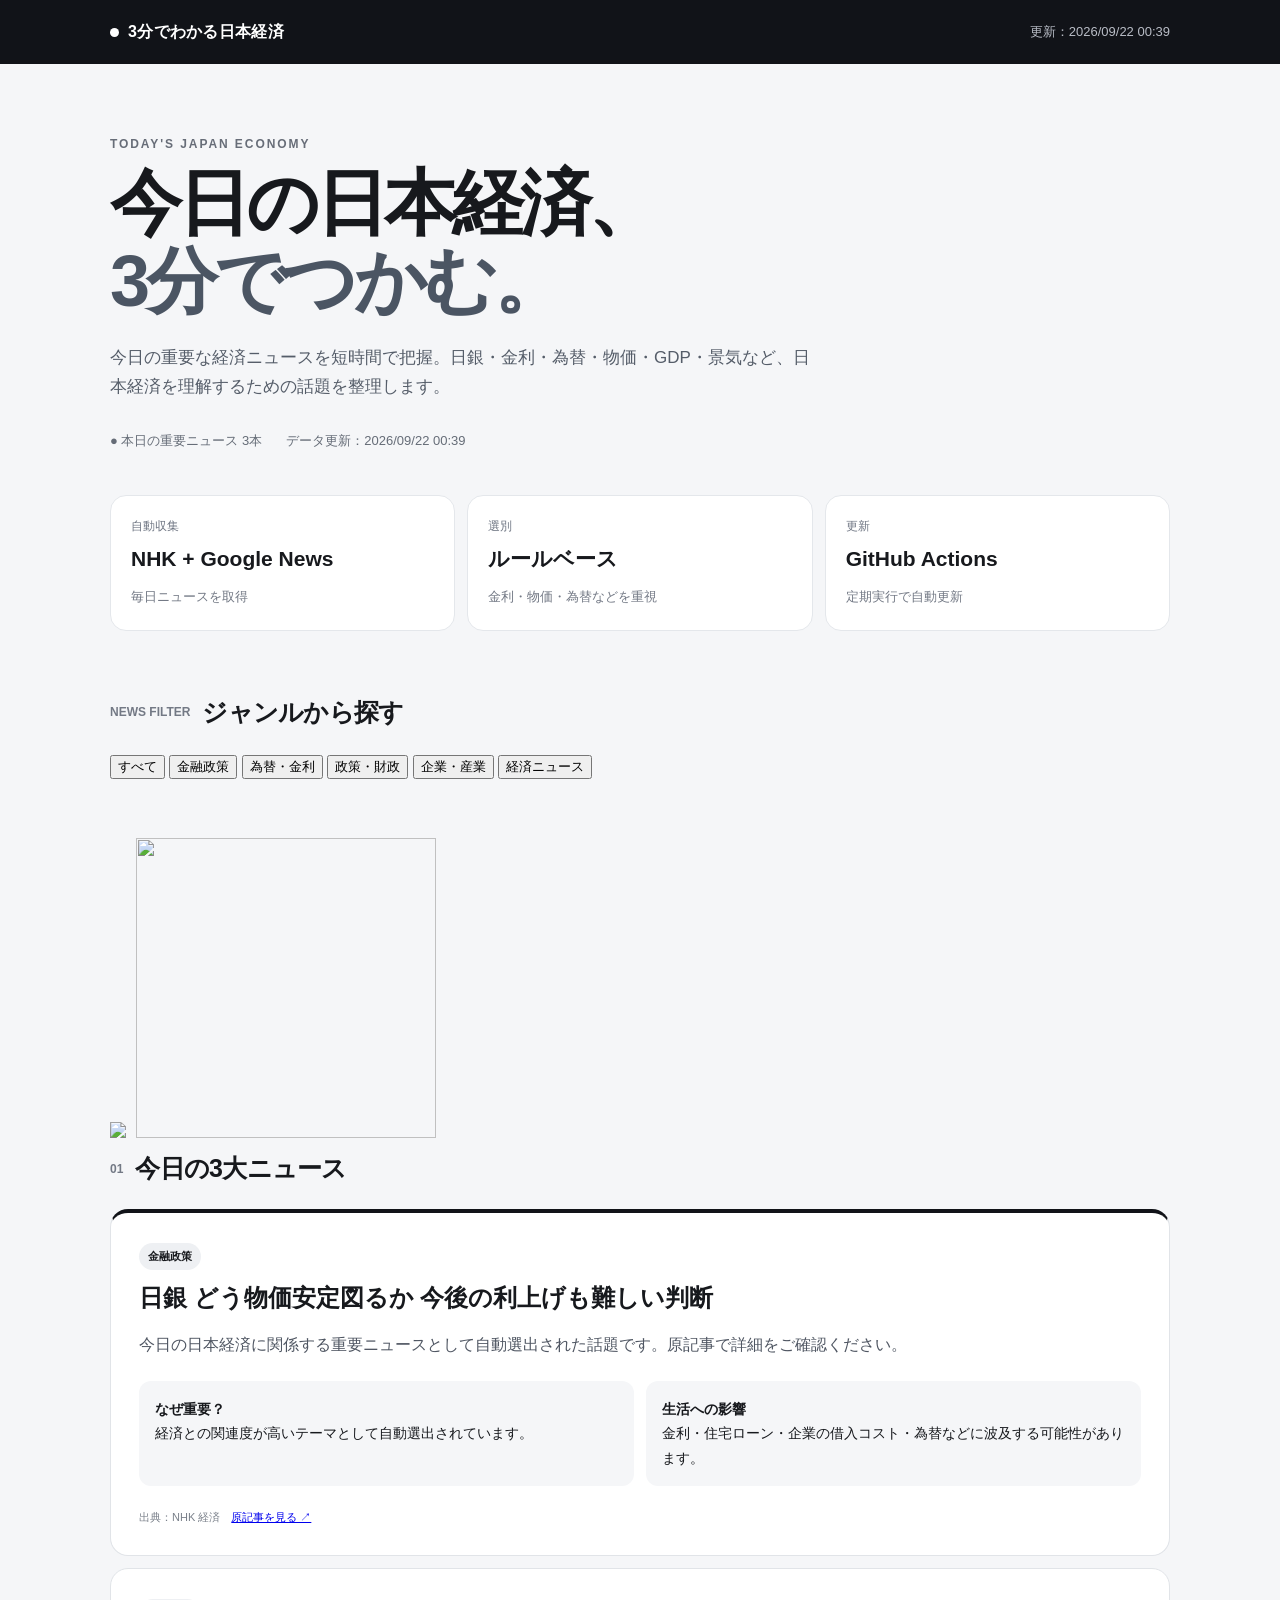
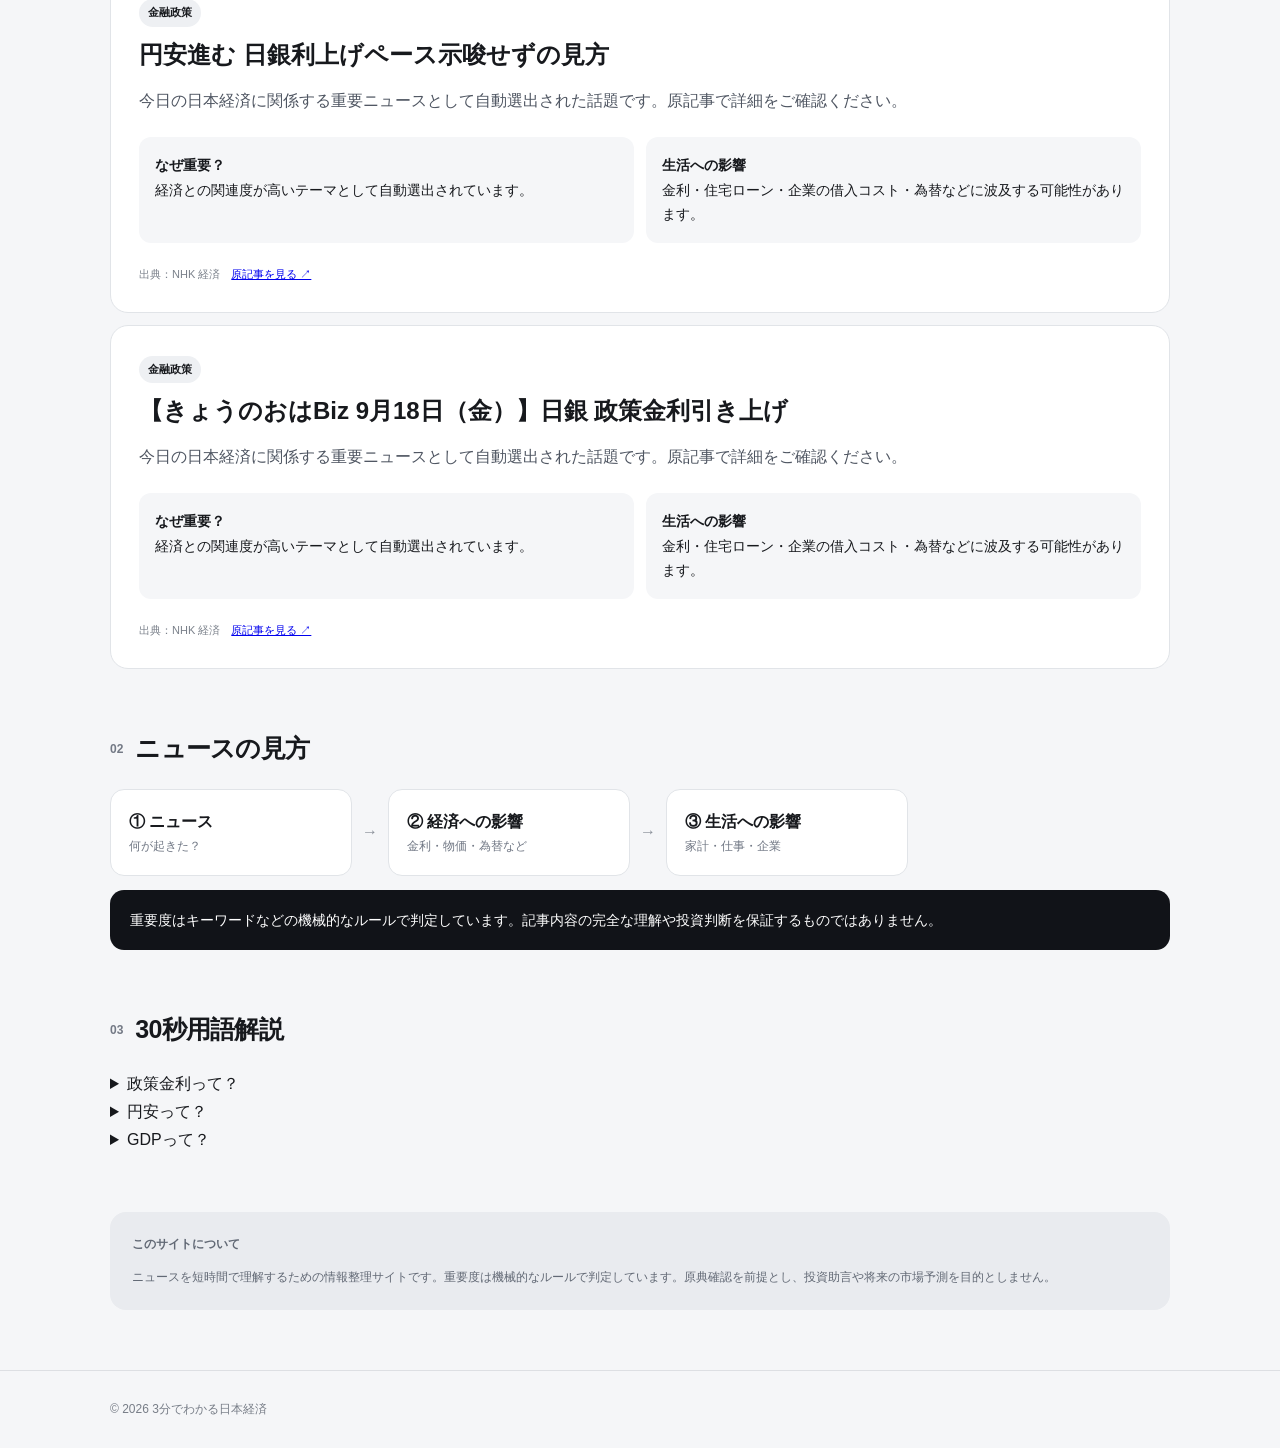
==== index.html @ ebac9fc4 "Update index.html" ====
<!doctype html>
<html lang="ja">
<head>
<meta charset="utf-8">
<meta name="viewport" content="width=device-width,initial-scale=1">

<script async src="https://pagead2.googlesyndication.com/pagead/js/adsbygoogle.js?client=ca-pub-2353508462563678"
     crossorigin="anonymous">
</script>
  
<title>3分でわかる日本経済｜今日の経済ニュース・為替・金利・物価</title>
<meta name="description" content="今日の日本経済を3分でわかりやすく理解。重要な経済ニュースを自動収集し、日銀・金利・為替・物価・GDP・景気などを簡潔に整理します。">
<meta name="robots" content="index,follow,max-image-preview:large">
<link rel="canonical" href="https://desumosan.github.io/News/">

<meta property="og:type" content="website">
<meta property="og:site_name" content="3分でわかる日本経済">
<meta property="og:title" content="3分でわかる日本経済｜今日の経済ニュース・為替・金利・物価">
<meta property="og:description" content="今日の日本経済を3分で理解。重要ニュースを整理し、金利・為替・物価・景気への影響をわかりやすくまとめます。">
<meta property="og:url" content="https://desumosan.github.io/News/">
<meta property="og:locale" content="ja_JP">

<meta name="twitter:card" content="summary">
<meta name="twitter:title" content="3分でわかる日本経済｜今日の経済ニュース">
<meta name="twitter:description" content="今日の日本経済を3分で理解。重要ニュースを簡潔に整理します。">

<link rel="stylesheet" href="style.css">

<script type="application/ld+json">
{
  "@context":"https://schema.org",
  "@type":"WebSite",
  "name":"3分でわかる日本経済",
  "url":"https://desumosan.github.io/News/",
  "description":"今日の日本経済を3分で理解するニュースサイト",
  "inLanguage":"ja-JP"
}
</script>

<script type="application/ld+json">
{
  "@context":"https://schema.org",
  "@type":"WebPage",
  "name":"3分でわかる日本経済｜今日の経済ニュース・為替・金利・物価",
  "url":"https://desumosan.github.io/News/",
  "description":"今日の日本経済を3分でわかりやすく理解。重要な経済ニュースを自動収集し、日銀・金利・為替・物価・GDP・景気などを整理します。",
  "inLanguage":"ja-JP",
  "isPartOf":{
    "@type":"WebSite",
    "name":"3分でわかる日本経済",
    "url":"https://desumosan.github.io/News/"
  }
}
</script>
</head>
<body>
<header class="topbar">
<div class="wrap nav">
<div class="brand"><span class="dot"></span>3分でわかる日本経済</div>
<div class="date" id="updated">更新中…</div>
</div>
</header>

<main class="wrap">
<section class="hero">
<p class="eyebrow">TODAY'S JAPAN ECONOMY</p>
<h1>今日の日本経済、<br><span>3分でつかむ。</span></h1>
<p class="lead">今日の重要な経済ニュースを短時間で把握。日銀・金利・為替・物価・GDP・景気など、日本経済を理解するための話題を整理します。</p>
<div class="hero-meta"><span>● 本日の重要ニュース 3本</span><span id="updatedMeta">データ取得中…</span></div>
</section>

<section class="quick">
<div class="quick-card"><span>自動収集</span><strong>NHK + Google News</strong><small>毎日ニュースを取得</small></div>
<div class="quick-card"><span>選別</span><strong>ルールベース</strong><small>金利・物価・為替などを重視</small></div>
<div class="quick-card"><span>更新</span><strong>GitHub Actions</strong><small>定期実行で自動更新</small></div>
</section>

<section class="genre-filter section">
  <div class="section-title"><span>NEWS FILTER</span><h2>ジャンルから探す</h2></div>
  <div class="genre-buttons" id="genreButtons" aria-label="ニュースジャンル">
    <button class="genre-btn active" data-category="すべて">すべて</button>
    <button class="genre-btn" data-category="金融政策">金融政策</button>
    <button class="genre-btn" data-category="為替・金利">為替・金利</button>
    <button class="genre-btn" data-category="政策・財政">政策・財政</button>
    <button class="genre-btn" data-category="企業・産業">企業・産業</button>
    <button class="genre-btn" data-category="経済ニュース">経済ニュース</button>
  </div>
</section>

<!-- 広告① -->
<div class="ad-area">
  <a href="https://rpx.a8.net/svt/ejp?a8mat=4BCFNO+EAZZ1U+2HOM+7K7DT&rakuten=y&a8ejpredirect=http%3A%2F%2Fhb.afl.rakuten.co.jp%2Fhgc%2F0eb4cf04.fd65a65c.0eb4cf05.fa3f041c%2Fa26092060800_4BCFNO_EAZZ1U_2HOM_7K7DT%3Fpc%3Dhttp%253A%252F%252Fgora.golf.rakuten.co.jp%252F%26m%3Dhttp%253A%252F%252Fwww.rakuten.co.jp%252F" rel="nofollow">
<img src="http://hbb.afl.rakuten.co.jp/hsb/0eb47d91.538b468b.0eb47d8d.fb51150d/" border="0"></a>
<img border="0" width="1" height="1" src="https://www15.a8.net/0.gif?a8mat=4BCFNO+EAZZ1U+2HOM+7K7DT" alt="">
  <a href="https://px.a8.net/svt/ejp?a8mat=4BCFNO+EC6U9E+1WP2+1HPXWX" rel="nofollow">
<img border="0" width="300" height="300" alt="" src="https://www24.a8.net/svt/bgt?aid=260920644867&wid=001&eno=01&mid=s00000008903009023000&mc=1"></a>
<img border="0" width="1" height="1" src="https://www10.a8.net/0.gif?a8mat=4BCFNO+EC6U9E+1WP2+1HPXWX" alt="">
</div>
<section class="section">
<div class="section-title"><span>01</span><h2>今日の3大ニュース</h2></div>
<div id="newsList"><p>ニュースを読み込んでいます…</p></div>
</section>

<section class="section">
<div class="section-title"><span>02</span><h2>ニュースの見方</h2></div>
<div class="flow">
<div><b>① ニュース</b><span>何が起きた？</span></div><div class="arrow">→</div>
<div><b>② 経済への影響</b><span>金利・物価・為替など</span></div><div class="arrow">→</div>
<div><b>③ 生活への影響</b><span>家計・仕事・企業</span></div>
</div>
<p class="note">重要度はキーワードなどの機械的なルールで判定しています。記事内容の完全な理解や投資判断を保証するものではありません。</p>
</section>

<section class="section">
<div class="section-title"><span>03</span><h2>30秒用語解説</h2></div>
<details><summary>政策金利って？</summary><p>中央銀行が金融政策を行う際の基準となる金利です。</p></details>
<details><summary>円安って？</summary><p>外国通貨に対して円の価値が低くなることです。</p></details>
<details><summary>GDPって？</summary><p>国内で一定期間に生み出された付加価値を表す代表的な経済指標です。</p></details>
</section>

<section class="disclaimer">
<b>このサイトについて</b>
<p>ニュースを短時間で理解するための情報整理サイトです。重要度は機械的なルールで判定しています。原典確認を前提とし、投資助言や将来の市場予測を目的としません。</p>
</section>
</main>

<footer><div class="wrap">© 2026 3分でわかる日本経済</div></footer>

<script>
function esc(v){return String(v).replace(/[&<>"']/g,c=>({"&":"&amp;","<":"&lt;",">":"&gt;","\"":"&quot;","'":"&#39;"}[c]));}
function date(v){const d=new Date(v);return Number.isNaN(d.getTime())?v:new Intl.DateTimeFormat("ja-JP",{year:"numeric",month:"2-digit",day:"2-digit",hour:"2-digit",minute:"2-digit"}).format(d);}
function impact(a){
 const t=a.title;
 if(/日銀|政策金利|利上げ|利下げ/.test(t))return"金利・住宅ローン・企業の借入コスト・為替などに波及する可能性があります。";
 if(/円安|円高|為替|ドル円/.test(t))return"輸入価格や海外売上の円換算額などを通じて、家計や企業に影響する可能性があります。";
 if(/物価|インフレ|消費者物価|CPI|電気料金|ガソリン/.test(t))return"日々の生活費や企業のコストに関係するテーマです。";
 if(/賃金|実質賃金|雇用|失業率/.test(t))return"家計の所得や消費、企業の人件費などに関係します。";
 if(/GDP|景気/.test(t))return"日本全体の経済活動や企業・家計の動向を見る材料になります。";
 if(/税|減税|増税|予算|政府|財務省/.test(t))return"家計や企業の負担、政府支出などに関係する可能性があります。";
 return"日本経済や企業活動に関係するニュースです。";
}

let allArticles = [];
let currentCategory = "すべて";

function renderNews(){
 const list = currentCategory === "すべて"
   ? allArticles.slice(0,3)
   : allArticles.filter(x => (x.category || "経済ニュース") === currentCategory);

 const title = document.querySelector("#newsList").closest(".section").querySelector(".section-title h2");
 title.textContent = currentCategory === "すべて" ? "今日の3大ニュース" : "今日の" + currentCategory + "ニュース";

 const target = document.getElementById("newsList");
 if(!list.length){
   target.innerHTML = '<p class="empty-news">このジャンルのニュースはありません。</p>';
   return;
 }
 target.innerHTML = list.map((x,i)=>`
 <article class="news-card ${i===0?"featured":""}">
 <div class="tag">${esc(x.category||"経済ニュース")}</div>
 <h3>${esc(x.title)}</h3>
 <p class="summary">今日の日本経済に関係する重要ニュースとして自動選出された話題です。原記事で詳細をご確認ください。</p>
 <div class="why"><div><b>なぜ重要？</b><br>経済との関連度が高いテーマとして自動選出されています。</div>
 <div><b>生活への影響</b><br>${esc(impact(x))}</div></div>
 <div class="source">出典：${esc(x.source)}　<a href="${esc(x.link)}" target="_blank" rel="noopener noreferrer">原記事を見る ↗</a></div>
 </article>`).join("");
}

document.addEventListener("click", e=>{
 const btn = e.target.closest(".genre-btn");
 if(!btn) return;
 document.querySelectorAll(".genre-btn").forEach(b=>b.classList.remove("active"));
 btn.classList.add("active");
 currentCategory = btn.dataset.category;
 renderNews();
});

fetch("data/news.json?ts="+Date.now()).then(r=>r.json()).then(data=>{
 document.getElementById("updated").textContent="更新："+date(data.updated_at);
 document.getElementById("updatedMeta").textContent="データ更新："+date(data.updated_at);
 allArticles = data.articles || data.top_articles || [];
 renderNews();
}).catch(e=>{
 document.getElementById("newsList").innerHTML="<p>ニュースの読み込みに失敗しました。</p>";
 console.error(e);
});
</script>
</body>
</html>
---- style.css ----
*{box-sizing:border-box}body{margin:0;font-family:-apple-system,BlinkMacSystemFont,"Noto Sans JP","Yu Gothic",sans-serif;background:#f5f6f8;color:#17191d;line-height:1.75}.wrap{width:min(1060px,calc(100% - 32px));margin:auto}.topbar{background:#111318;color:#fff}.nav{height:64px;display:flex;align-items:center;justify-content:space-between}.brand{font-weight:800;letter-spacing:.02em}.dot{display:inline-block;width:9px;height:9px;background:#fff;border-radius:50%;margin-right:9px}.date{font-size:13px;color:#b9bdc6}.hero{padding:70px 0 42px}.eyebrow{font-size:12px;letter-spacing:.16em;font-weight:800;color:#676d78;margin:0 0 10px}.hero h1{font-size:clamp(38px,7vw,72px);line-height:1.08;letter-spacing:-.055em;margin:0 0 22px}.hero h1 span{color:#4b5563}.lead{max-width:700px;font-size:17px;color:#555d69}.hero-meta{display:flex;gap:24px;margin-top:28px;font-size:13px;color:#656c77}.quick{display:grid;grid-template-columns:repeat(3,1fr);gap:12px;margin-bottom:60px}.quick-card{background:#fff;border:1px solid #e4e7eb;border-radius:16px;padding:20px}.quick-card span{display:block;font-size:12px;color:#707784}.quick-card strong{display:block;font-size:21px;margin:4px 0}.quick-card small{color:#737985}.section{margin:0 0 58px}.section-title{display:flex;align-items:center;gap:12px;margin-bottom:18px}.section-title span{font-size:12px;font-weight:800;color:#737985}.section-title h2{font-size:25px;margin:0;letter-spacing:-.03em}.news-card{background:#fff;border:1px solid #e1e4e8;border-radius:18px;padding:28px;margin:12px 0}.news-card.featured{border-top:4px solid #111318}.tag{display:inline-block;background:#eef0f3;padding:4px 9px;border-radius:999px;font-size:11px;font-weight:800}.news-card h3{font-size:24px;line-height:1.35;margin:12px 0}.summary{color:#4f5662}.why{display:grid;grid-template-columns:1fr 1fr;gap:12px;margin:22px 0}.why>div{background:#f5f6f8;padding:16px;border-radius:12px;font-size:14px}.impact-row{display:flex;flex-wrap:wrap;gap:10px;align-items:center;background:#f7f8fa;padding:14px;border-radius:12px;font-size:13px}.impact-row span{font-weight:800}.source{font-size:11px;color:#7a808a;margin:18px 0 0}.source span{color:#9a9fa7}.flow{display:grid;grid-template-columns:1fr auto 1fr auto 1fr auto 1fr;gap:10px;align-items:center}.flow div:not(.arrow){background:#fff;border:1px solid #e1e4e8;border-radius:14px;padding:18px}.flow b,.flow span{display:block}.flow span{font-size:12px;color:#707784}.arrow{color:#8a9099}.note{background:#111318;color:#fff;border-radius:14px;padding:18px 20px;font-size:14px}.watch-grid{display:grid;grid-template-columns:repeat(3,1fr);gap:12px}.watch-grid div{background:#fff;border:1px solid #e1e4e8;border-radius:14px;padding:20px}.watch-grid strong,.watch-grid span{display:block}.watch-grid strong{font-size:20px}.watch-grid span{font-size:13px;color:#626975}.glossary details{background:#fff;border:1px solid #e1e4e8;border-radius:12px;margin:8px 0;padding:15px 18px}.glossary summary{cursor:pointer;font-weight:700}.glossary p{color:#59616d;font-size:14px;margin-bottom:0}.disclaimer{background:#e9ebef;border-radius:16px;padding:22px;margin-bottom:60px;font-size:12px;color:#626975}.disclaimer p{margin-bottom:0}footer{border-top:1px solid #dddfe3;padding:28px 0;color:#777d87;font-size:12px}@media(max-width:760px){.quick,.why,.watch-grid{grid-template-columns:1fr}.flow{grid-template-columns:1fr}.arrow{text-align:center;transform:rotate(90deg)}.hero{padding-top:45px}.date{display:none}.news-card{padding:21px}.hero-meta{flex-direction:column;gap:4px}}
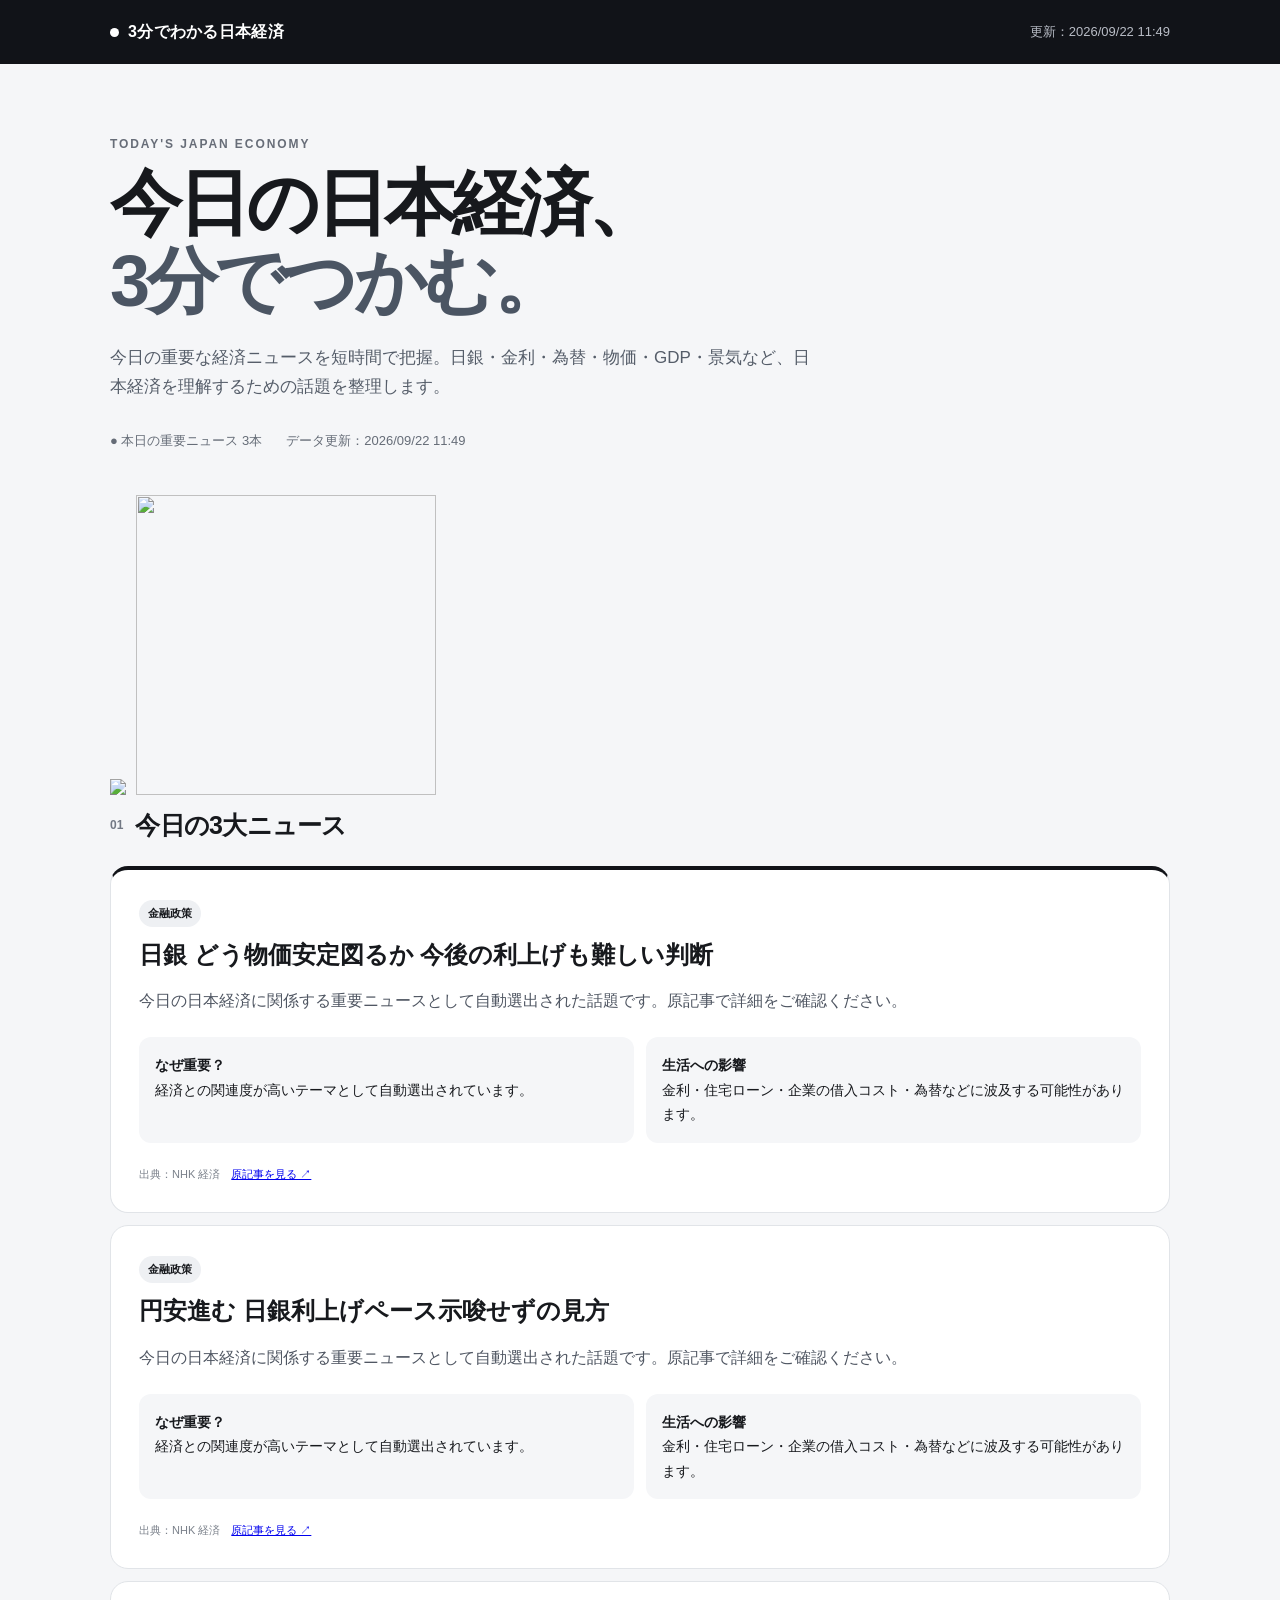
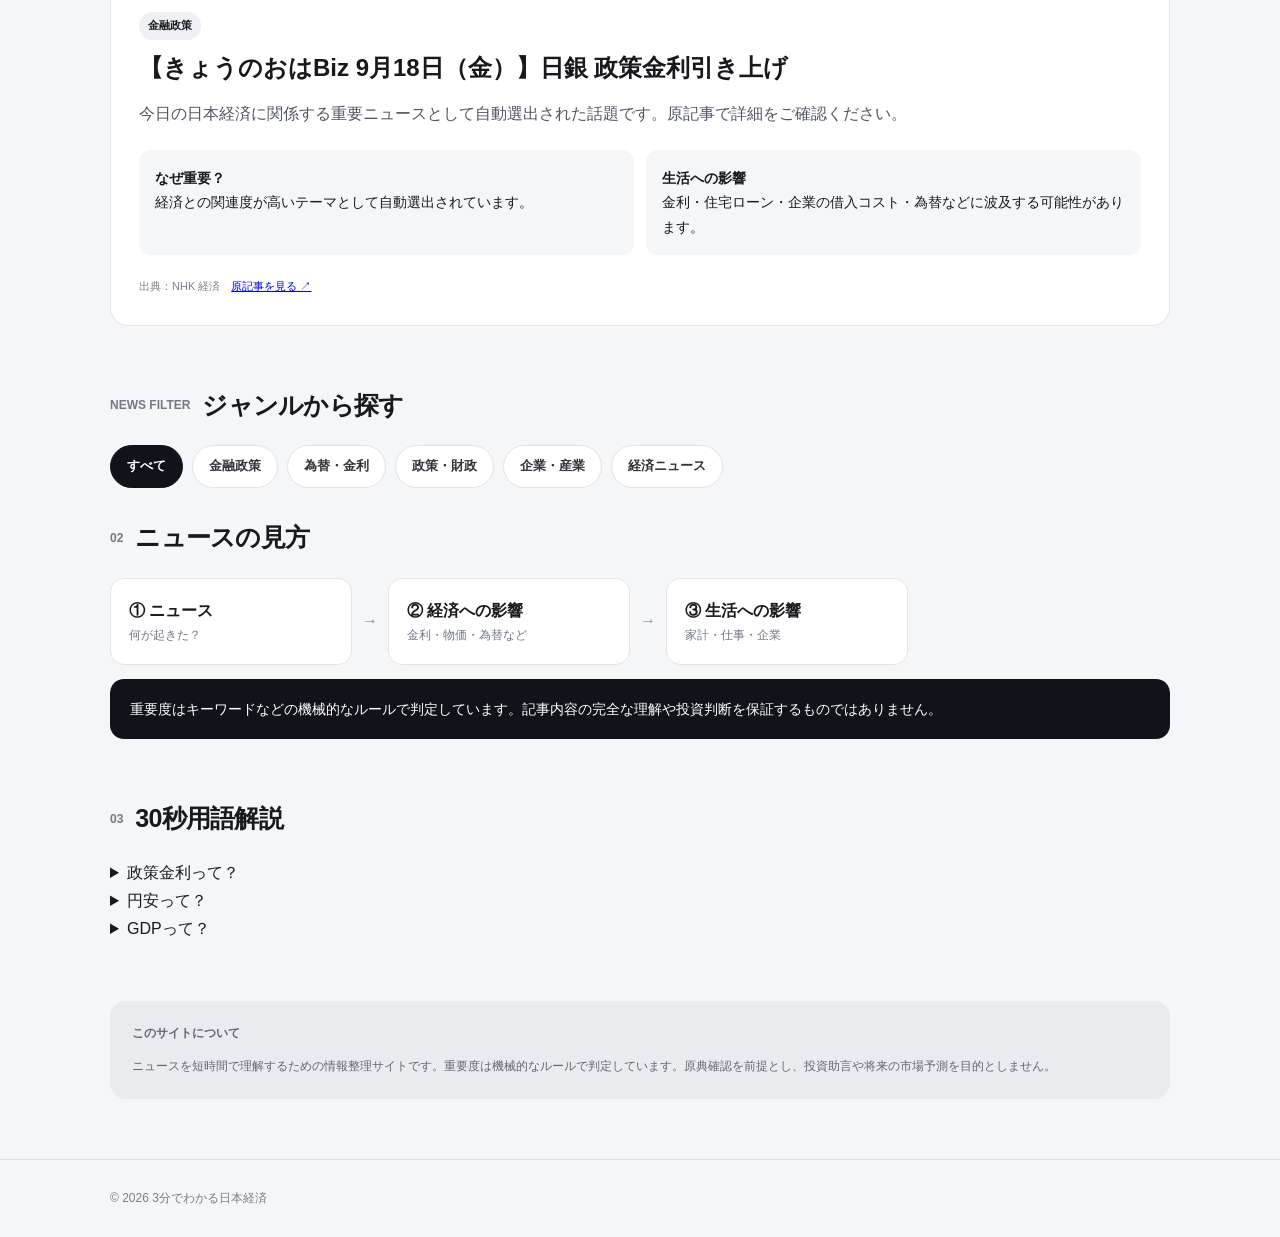
==== commit 9fe35292: "Update index.html" ====
--- a/index.html
+++ b/index.html
@@ -69,10 +69,18 @@
 <div class="hero-meta"><span>● 本日の重要ニュース 3本</span><span id="updatedMeta">データ取得中…</span></div>
 </section>
 
-<section class="quick">
-<div class="quick-card"><span>自動収集</span><strong>NHK + Google News</strong><small>毎日ニュースを取得</small></div>
-<div class="quick-card"><span>選別</span><strong>ルールベース</strong><small>金利・物価・為替などを重視</small></div>
-<div class="quick-card"><span>更新</span><strong>GitHub Actions</strong><small>定期実行で自動更新</small></div>
+<!-- 広告① -->
+<div class="ad-area">
+  <a href="https://rpx.a8.net/svt/ejp?a8mat=4BCFNO+EAZZ1U+2HOM+7K7DT&rakuten=y&a8ejpredirect=http%3A%2F%2Fhb.afl.rakuten.co.jp%2Fhgc%2F0eb4cf04.fd65a65c.0eb4cf05.fa3f041c%2Fa26092060800_4BCFNO_EAZZ1U_2HOM_7K7DT%3Fpc%3Dhttp%253A%252F%252Fgora.golf.rakuten.co.jp%252F%26m%3Dhttp%253A%252F%252Fwww.rakuten.co.jp%252F" rel="nofollow">
+<img src="http://hbb.afl.rakuten.co.jp/hsb/0eb47d91.538b468b.0eb47d8d.fb51150d/" border="0"></a>
+<img border="0" width="1" height="1" src="https://www15.a8.net/0.gif?a8mat=4BCFNO+EAZZ1U+2HOM+7K7DT" alt="">
+  <a href="https://px.a8.net/svt/ejp?a8mat=4BCFNO+EC6U9E+1WP2+1HPXWX" rel="nofollow">
+<img border="0" width="300" height="300" alt="" src="https://www24.a8.net/svt/bgt?aid=260920644867&wid=001&eno=01&mid=s00000008903009023000&mc=1"></a>
+<img border="0" width="1" height="1" src="https://www10.a8.net/0.gif?a8mat=4BCFNO+EC6U9E+1WP2+1HPXWX" alt="">
+</div>
+<section class="section">
+<div class="section-title"><span>01</span><h2>今日の3大ニュース</h2></div>
+<div id="newsList"><p>ニュースを読み込んでいます…</p></div>
 </section>
 
 <section class="genre-filter section">
@@ -85,20 +93,6 @@
     <button class="genre-btn" data-category="企業・産業">企業・産業</button>
     <button class="genre-btn" data-category="経済ニュース">経済ニュース</button>
   </div>
-</section>
-
-<!-- 広告① -->
-<div class="ad-area">
-  <a href="https://rpx.a8.net/svt/ejp?a8mat=4BCFNO+EAZZ1U+2HOM+7K7DT&rakuten=y&a8ejpredirect=http%3A%2F%2Fhb.afl.rakuten.co.jp%2Fhgc%2F0eb4cf04.fd65a65c.0eb4cf05.fa3f041c%2Fa26092060800_4BCFNO_EAZZ1U_2HOM_7K7DT%3Fpc%3Dhttp%253A%252F%252Fgora.golf.rakuten.co.jp%252F%26m%3Dhttp%253A%252F%252Fwww.rakuten.co.jp%252F" rel="nofollow">
-<img src="http://hbb.afl.rakuten.co.jp/hsb/0eb47d91.538b468b.0eb47d8d.fb51150d/" border="0"></a>
-<img border="0" width="1" height="1" src="https://www15.a8.net/0.gif?a8mat=4BCFNO+EAZZ1U+2HOM+7K7DT" alt="">
-  <a href="https://px.a8.net/svt/ejp?a8mat=4BCFNO+EC6U9E+1WP2+1HPXWX" rel="nofollow">
-<img border="0" width="300" height="300" alt="" src="https://www24.a8.net/svt/bgt?aid=260920644867&wid=001&eno=01&mid=s00000008903009023000&mc=1"></a>
-<img border="0" width="1" height="1" src="https://www10.a8.net/0.gif?a8mat=4BCFNO+EC6U9E+1WP2+1HPXWX" alt="">
-</div>
-<section class="section">
-<div class="section-title"><span>01</span><h2>今日の3大ニュース</h2></div>
-<div id="newsList"><p>ニュースを読み込んでいます…</p></div>
 </section>
 
 <section class="section">
--- a/style.css
+++ b/style.css
@@ -1 +1,12 @@
 *{box-sizing:border-box}body{margin:0;font-family:-apple-system,BlinkMacSystemFont,"Noto Sans JP","Yu Gothic",sans-serif;background:#f5f6f8;color:#17191d;line-height:1.75}.wrap{width:min(1060px,calc(100% - 32px));margin:auto}.topbar{background:#111318;color:#fff}.nav{height:64px;display:flex;align-items:center;justify-content:space-between}.brand{font-weight:800;letter-spacing:.02em}.dot{display:inline-block;width:9px;height:9px;background:#fff;border-radius:50%;margin-right:9px}.date{font-size:13px;color:#b9bdc6}.hero{padding:70px 0 42px}.eyebrow{font-size:12px;letter-spacing:.16em;font-weight:800;color:#676d78;margin:0 0 10px}.hero h1{font-size:clamp(38px,7vw,72px);line-height:1.08;letter-spacing:-.055em;margin:0 0 22px}.hero h1 span{color:#4b5563}.lead{max-width:700px;font-size:17px;color:#555d69}.hero-meta{display:flex;gap:24px;margin-top:28px;font-size:13px;color:#656c77}.quick{display:grid;grid-template-columns:repeat(3,1fr);gap:12px;margin-bottom:60px}.quick-card{background:#fff;border:1px solid #e4e7eb;border-radius:16px;padding:20px}.quick-card span{display:block;font-size:12px;color:#707784}.quick-card strong{display:block;font-size:21px;margin:4px 0}.quick-card small{color:#737985}.section{margin:0 0 58px}.section-title{display:flex;align-items:center;gap:12px;margin-bottom:18px}.section-title span{font-size:12px;font-weight:800;color:#737985}.section-title h2{font-size:25px;margin:0;letter-spacing:-.03em}.news-card{background:#fff;border:1px solid #e1e4e8;border-radius:18px;padding:28px;margin:12px 0}.news-card.featured{border-top:4px solid #111318}.tag{display:inline-block;background:#eef0f3;padding:4px 9px;border-radius:999px;font-size:11px;font-weight:800}.news-card h3{font-size:24px;line-height:1.35;margin:12px 0}.summary{color:#4f5662}.why{display:grid;grid-template-columns:1fr 1fr;gap:12px;margin:22px 0}.why>div{background:#f5f6f8;padding:16px;border-radius:12px;font-size:14px}.impact-row{display:flex;flex-wrap:wrap;gap:10px;align-items:center;background:#f7f8fa;padding:14px;border-radius:12px;font-size:13px}.impact-row span{font-weight:800}.source{font-size:11px;color:#7a808a;margin:18px 0 0}.source span{color:#9a9fa7}.flow{display:grid;grid-template-columns:1fr auto 1fr auto 1fr auto 1fr;gap:10px;align-items:center}.flow div:not(.arrow){background:#fff;border:1px solid #e1e4e8;border-radius:14px;padding:18px}.flow b,.flow span{display:block}.flow span{font-size:12px;color:#707784}.arrow{color:#8a9099}.note{background:#111318;color:#fff;border-radius:14px;padding:18px 20px;font-size:14px}.watch-grid{display:grid;grid-template-columns:repeat(3,1fr);gap:12px}.watch-grid div{background:#fff;border:1px solid #e1e4e8;border-radius:14px;padding:20px}.watch-grid strong,.watch-grid span{display:block}.watch-grid strong{font-size:20px}.watch-grid span{font-size:13px;color:#626975}.glossary details{background:#fff;border:1px solid #e1e4e8;border-radius:12px;margin:8px 0;padding:15px 18px}.glossary summary{cursor:pointer;font-weight:700}.glossary p{color:#59616d;font-size:14px;margin-bottom:0}.disclaimer{background:#e9ebef;border-radius:16px;padding:22px;margin-bottom:60px;font-size:12px;color:#626975}.disclaimer p{margin-bottom:0}footer{border-top:1px solid #dddfe3;padding:28px 0;color:#777d87;font-size:12px}@media(max-width:760px){.quick,.why,.watch-grid{grid-template-columns:1fr}.flow{grid-template-columns:1fr}.arrow{text-align:center;transform:rotate(90deg)}.hero{padding-top:45px}.date{display:none}.news-card{padding:21px}.hero-meta{flex-direction:column;gap:4px}}
+/* ジャンルフィルター */
+.genre-filter{margin-top:8px;margin-bottom:28px}
+.genre-buttons{display:flex;flex-wrap:wrap;gap:9px}
+.genre-btn{appearance:none;border:1px solid #dfe2e7;background:#fff;color:#30343a;border-radius:999px;padding:9px 16px;font:inherit;font-size:13px;font-weight:700;cursor:pointer;transition:.18s ease}
+.genre-btn:hover{border-color:#aeb4bd;transform:translateY(-1px)}
+.genre-btn.active{background:#111318;color:#fff;border-color:#111318}
+.empty-news{background:#fff;border:1px solid #e1e4e8;border-radius:14px;padding:24px;color:#686f7a}
+@media(max-width:760px){
+ .genre-buttons{flex-wrap:nowrap;overflow-x:auto;padding-bottom:5px;scrollbar-width:thin}
+ .genre-btn{flex:0 0 auto;white-space:nowrap}
+}
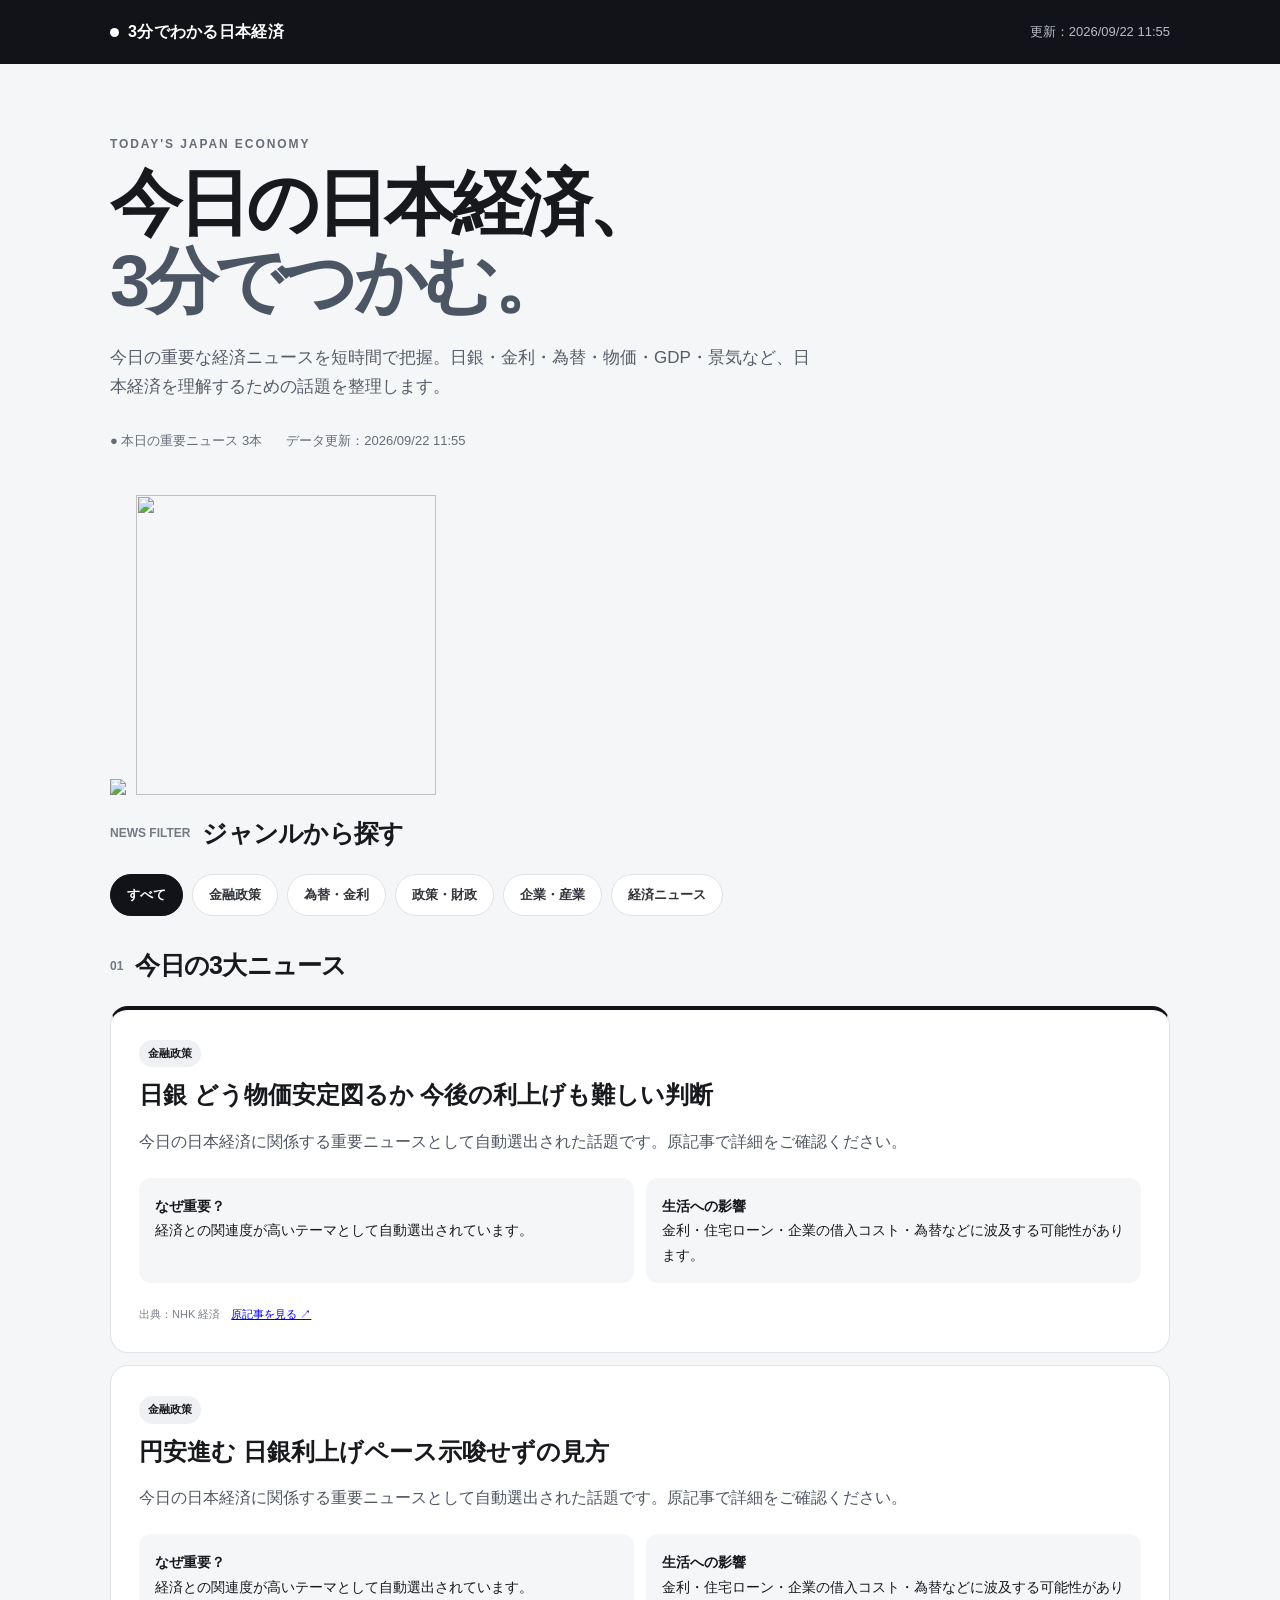
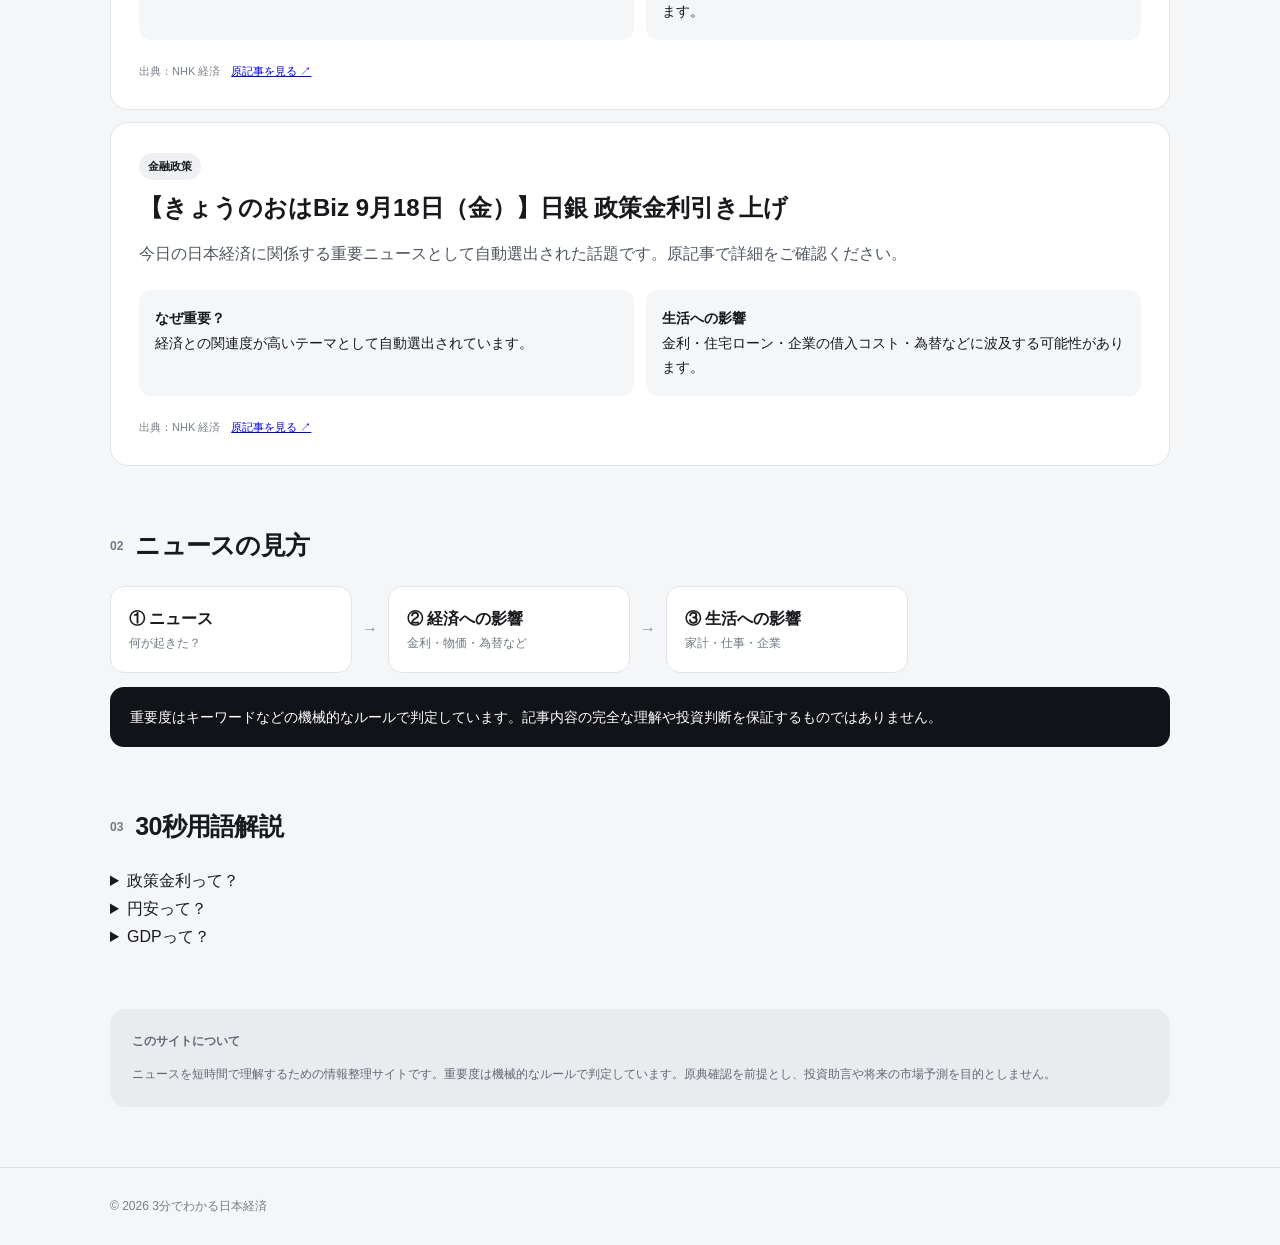
==== commit bb32ffe0: "Update index.html" ====
--- a/index.html
+++ b/index.html
@@ -78,10 +78,6 @@
 <img border="0" width="300" height="300" alt="" src="https://www24.a8.net/svt/bgt?aid=260920644867&wid=001&eno=01&mid=s00000008903009023000&mc=1"></a>
 <img border="0" width="1" height="1" src="https://www10.a8.net/0.gif?a8mat=4BCFNO+EC6U9E+1WP2+1HPXWX" alt="">
 </div>
-<section class="section">
-<div class="section-title"><span>01</span><h2>今日の3大ニュース</h2></div>
-<div id="newsList"><p>ニュースを読み込んでいます…</p></div>
-</section>
 
 <section class="genre-filter section">
   <div class="section-title"><span>NEWS FILTER</span><h2>ジャンルから探す</h2></div>
@@ -93,6 +89,11 @@
     <button class="genre-btn" data-category="企業・産業">企業・産業</button>
     <button class="genre-btn" data-category="経済ニュース">経済ニュース</button>
   </div>
+</section>
+
+<section class="section">
+<div class="section-title"><span>01</span><h2>今日の3大ニュース</h2></div>
+<div id="newsList"><p>ニュースを読み込んでいます…</p></div>
 </section>
 
 <section class="section">
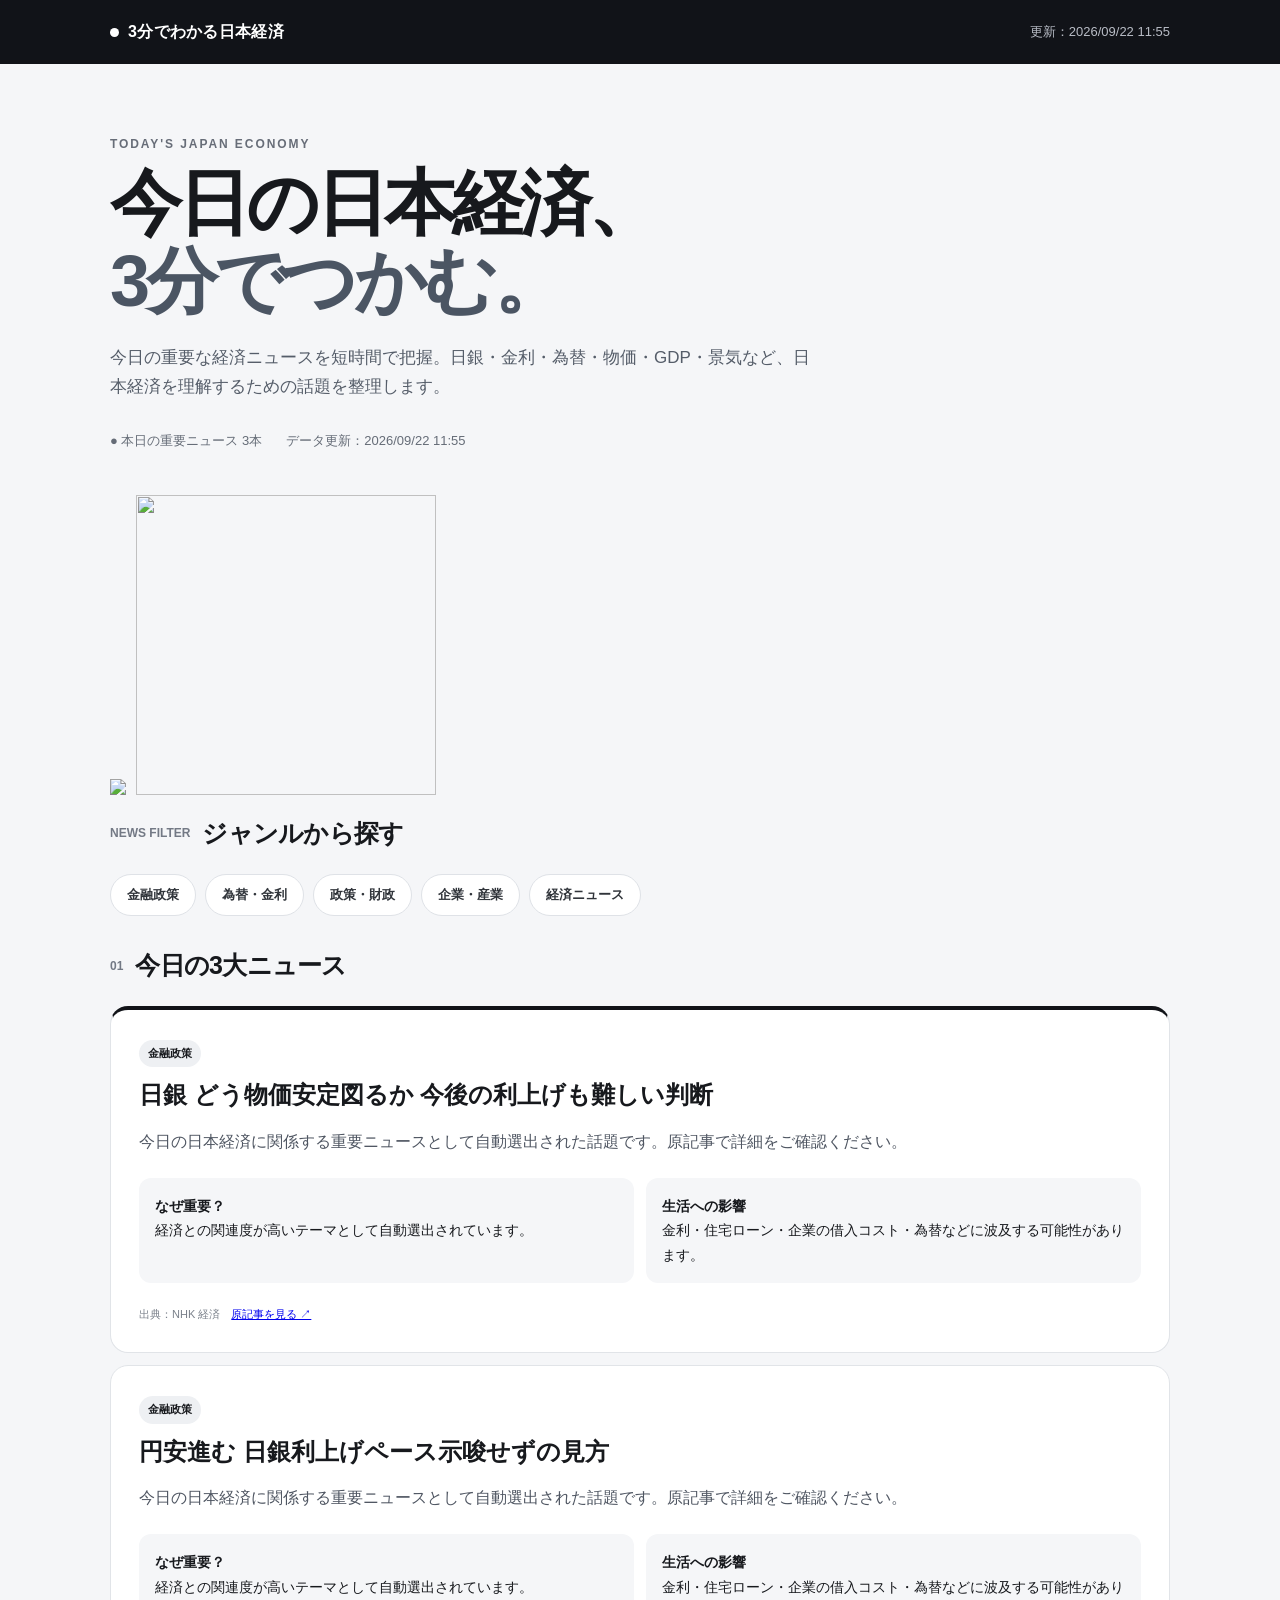
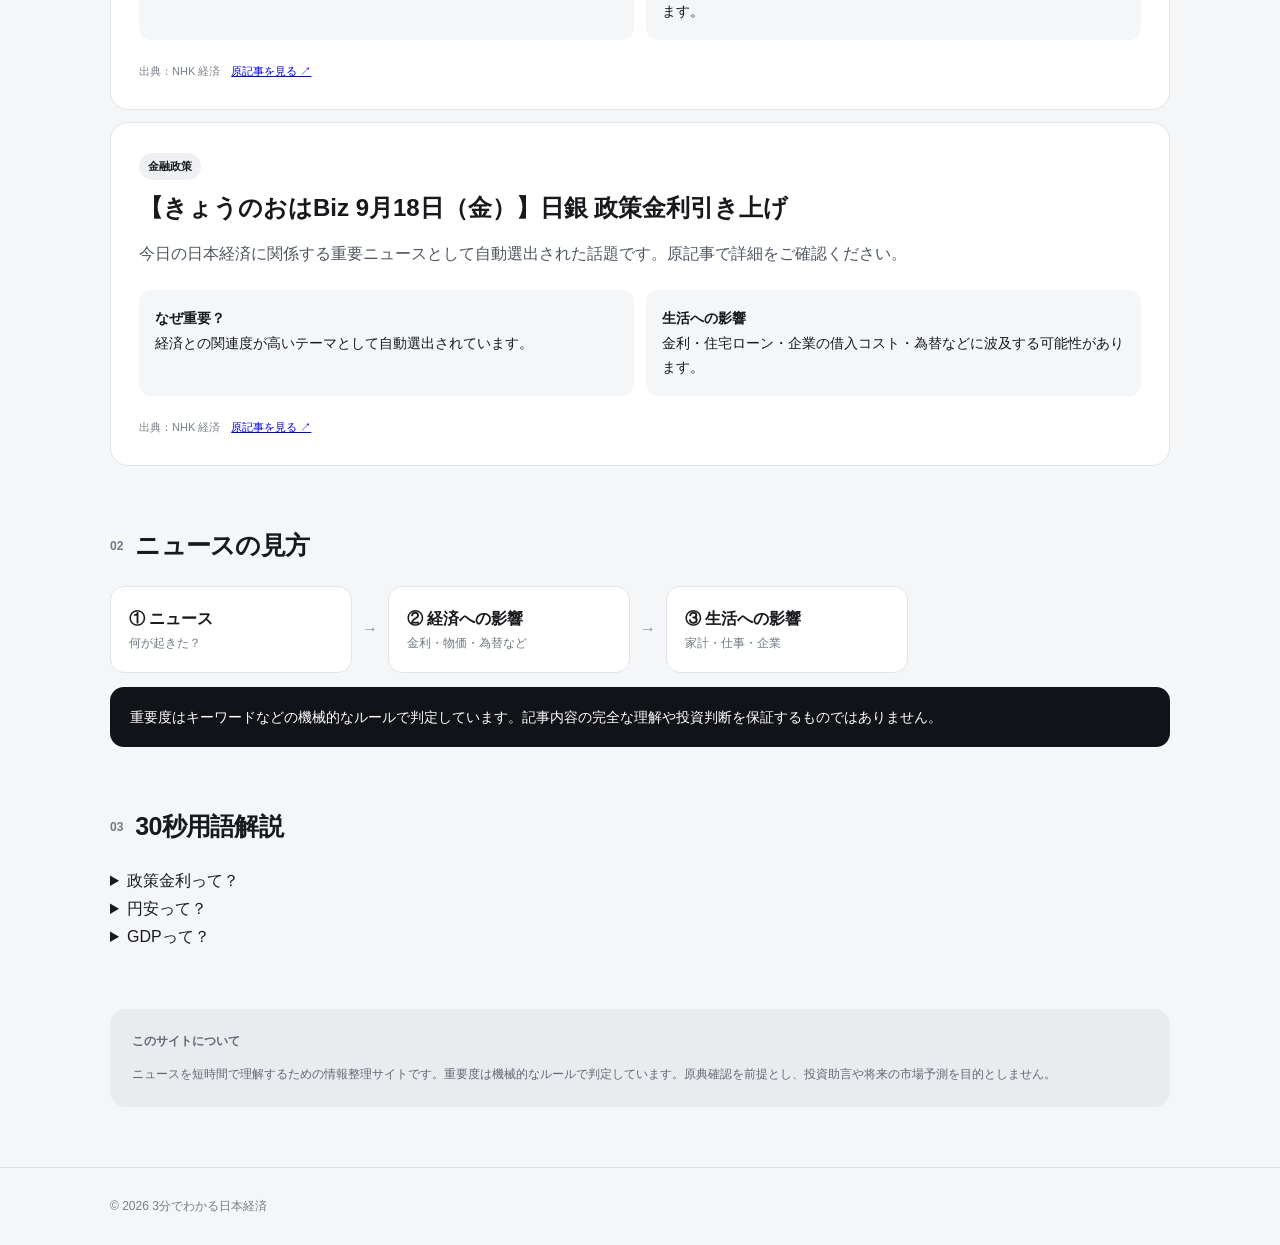
==== commit 20c2dce5: "Update index.html" ====
--- a/index.html
+++ b/index.html
@@ -82,7 +82,6 @@
 <section class="genre-filter section">
   <div class="section-title"><span>NEWS FILTER</span><h2>ジャンルから探す</h2></div>
   <div class="genre-buttons" id="genreButtons" aria-label="ニュースジャンル">
-    <button class="genre-btn active" data-category="すべて">すべて</button>
     <button class="genre-btn" data-category="金融政策">金融政策</button>
     <button class="genre-btn" data-category="為替・金利">為替・金利</button>
     <button class="genre-btn" data-category="政策・財政">政策・財政</button>
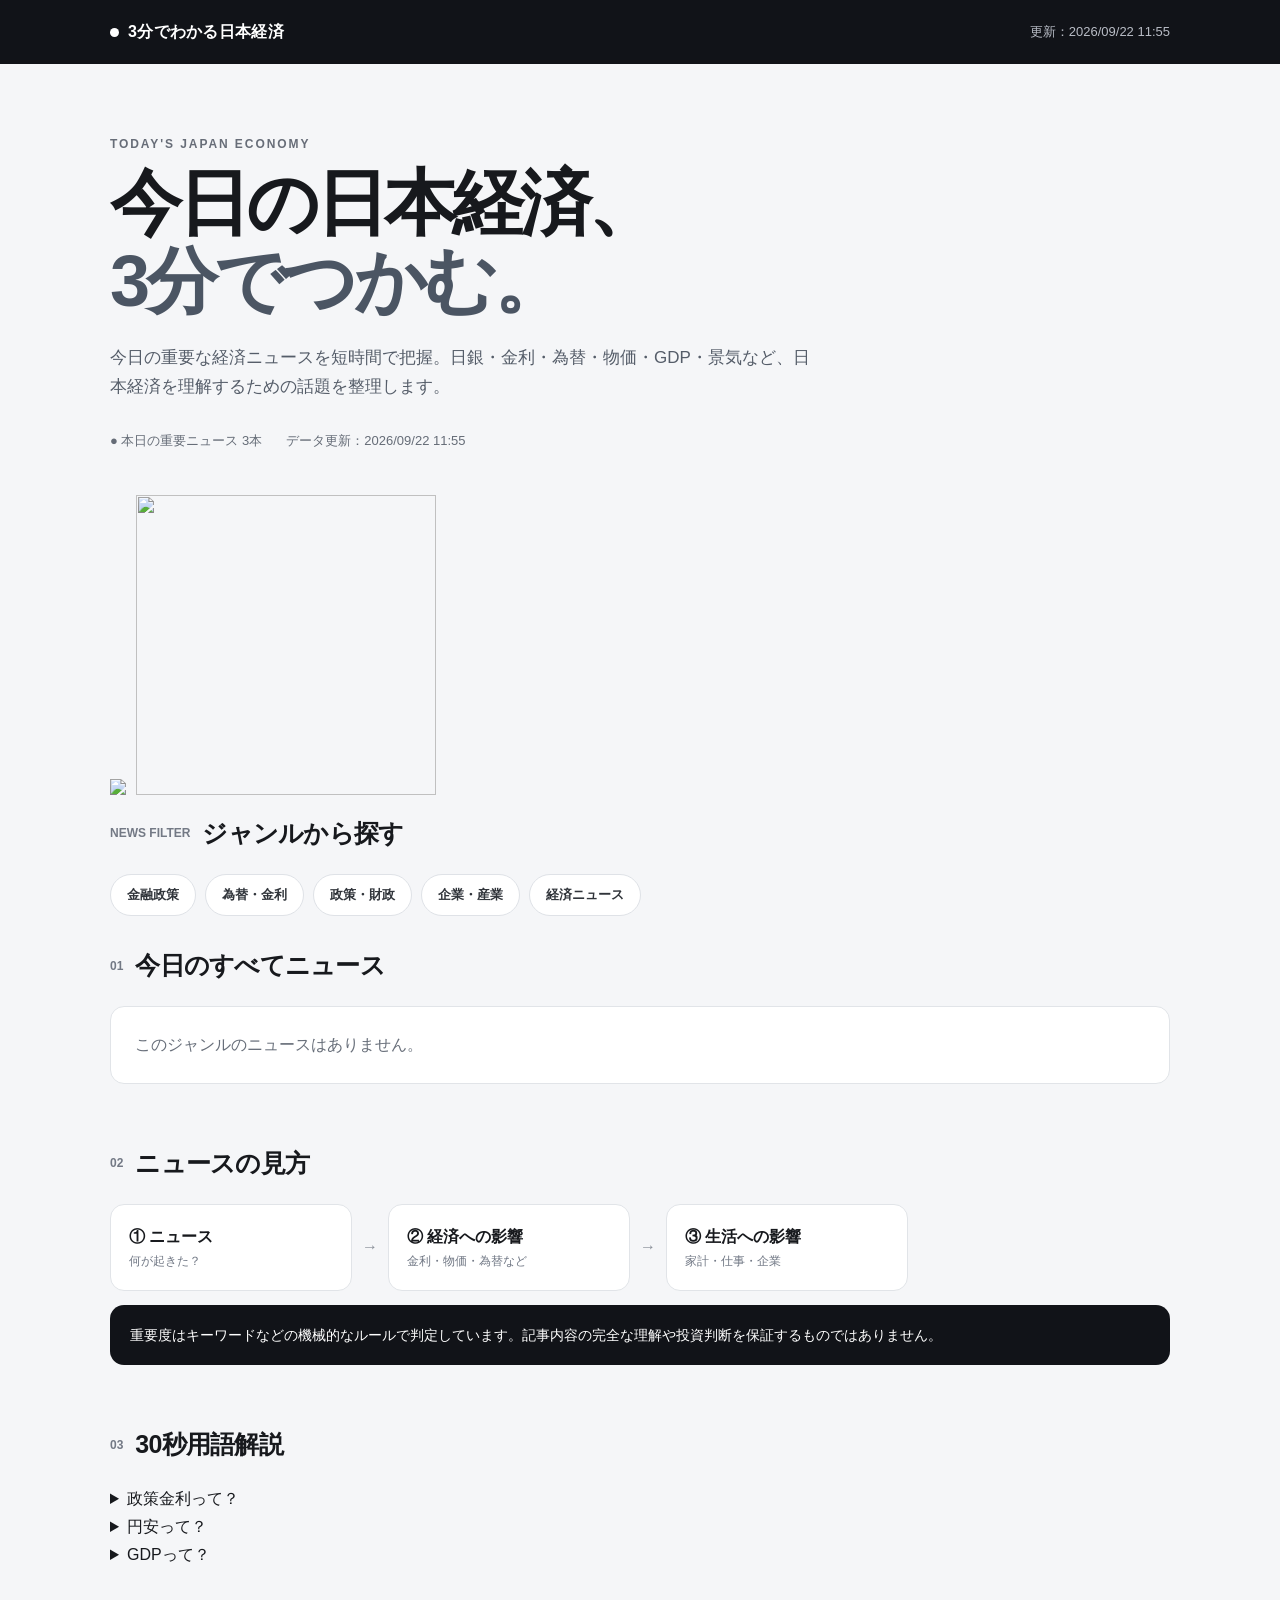
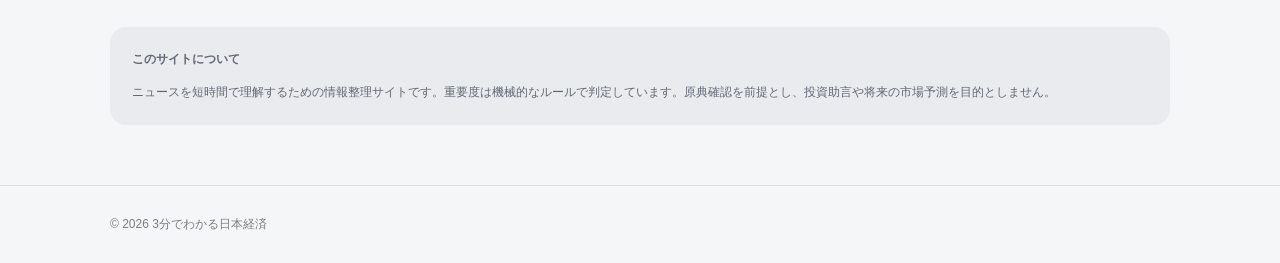
==== commit b364dbb2: "Fix category check from 'すべて' to 'null'" ====
--- a/index.html
+++ b/index.html
@@ -138,12 +138,12 @@
 let currentCategory = "すべて";
 
 function renderNews(){
- const list = currentCategory === "すべて"
+ const list = currentCategory === "null"
    ? allArticles.slice(0,3)
    : allArticles.filter(x => (x.category || "経済ニュース") === currentCategory);
 
  const title = document.querySelector("#newsList").closest(".section").querySelector(".section-title h2");
- title.textContent = currentCategory === "すべて" ? "今日の3大ニュース" : "今日の" + currentCategory + "ニュース";
+ title.textContent = currentCategory === "null" ? "今日の3大ニュース" : "今日の" + currentCategory + "ニュース";
 
  const target = document.getElementById("newsList");
  if(!list.length){
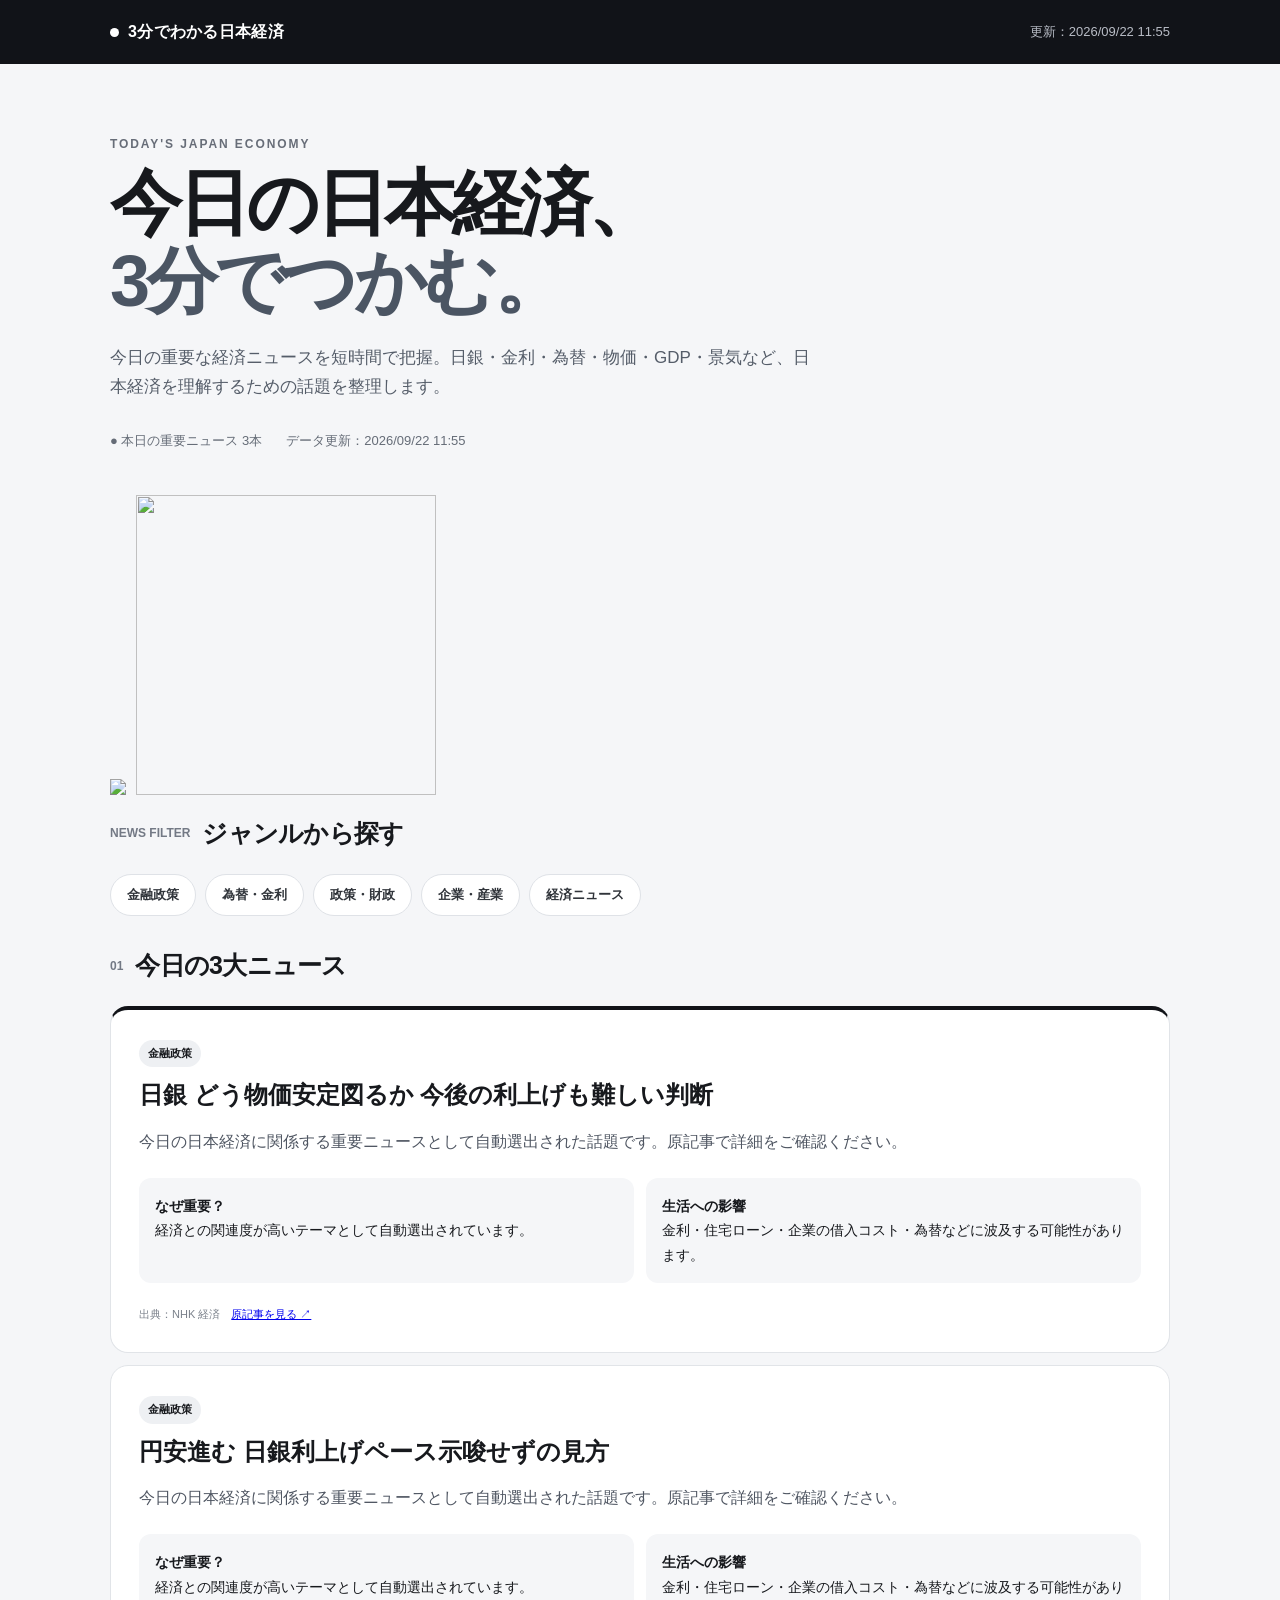
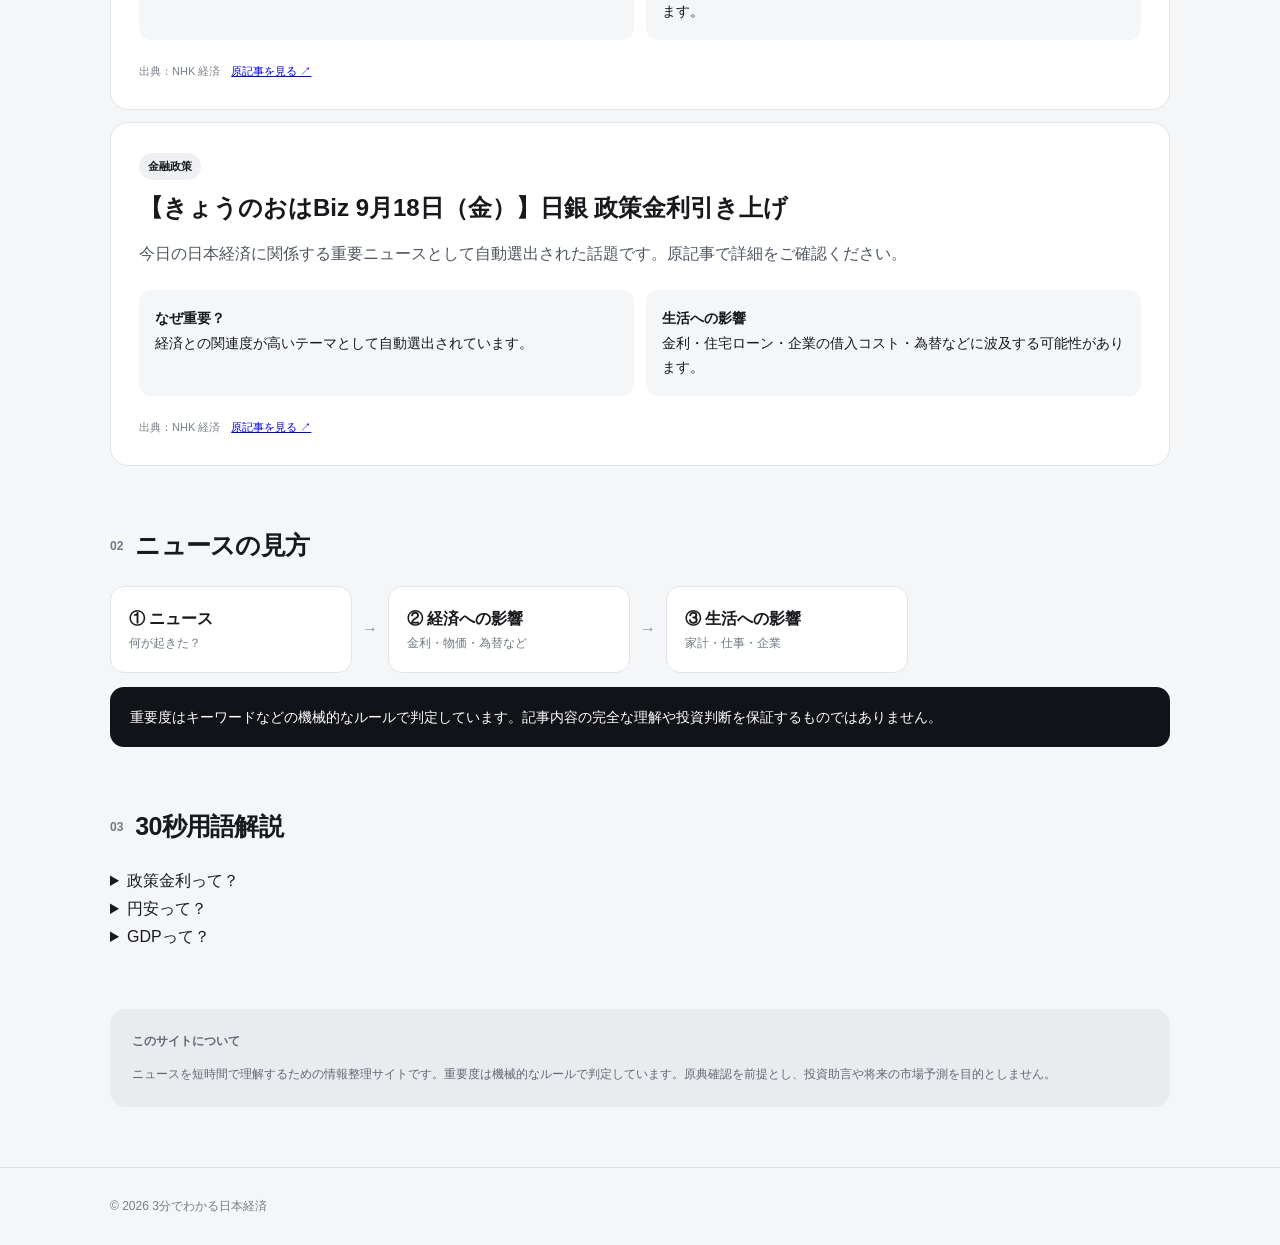
==== commit 688eb271: "Update index.html" ====
--- a/index.html
+++ b/index.html
@@ -135,7 +135,7 @@
 }
 
 let allArticles = [];
-let currentCategory = "すべて";
+let currentCategory = "null";
 
 function renderNews(){
  const list = currentCategory === "null"
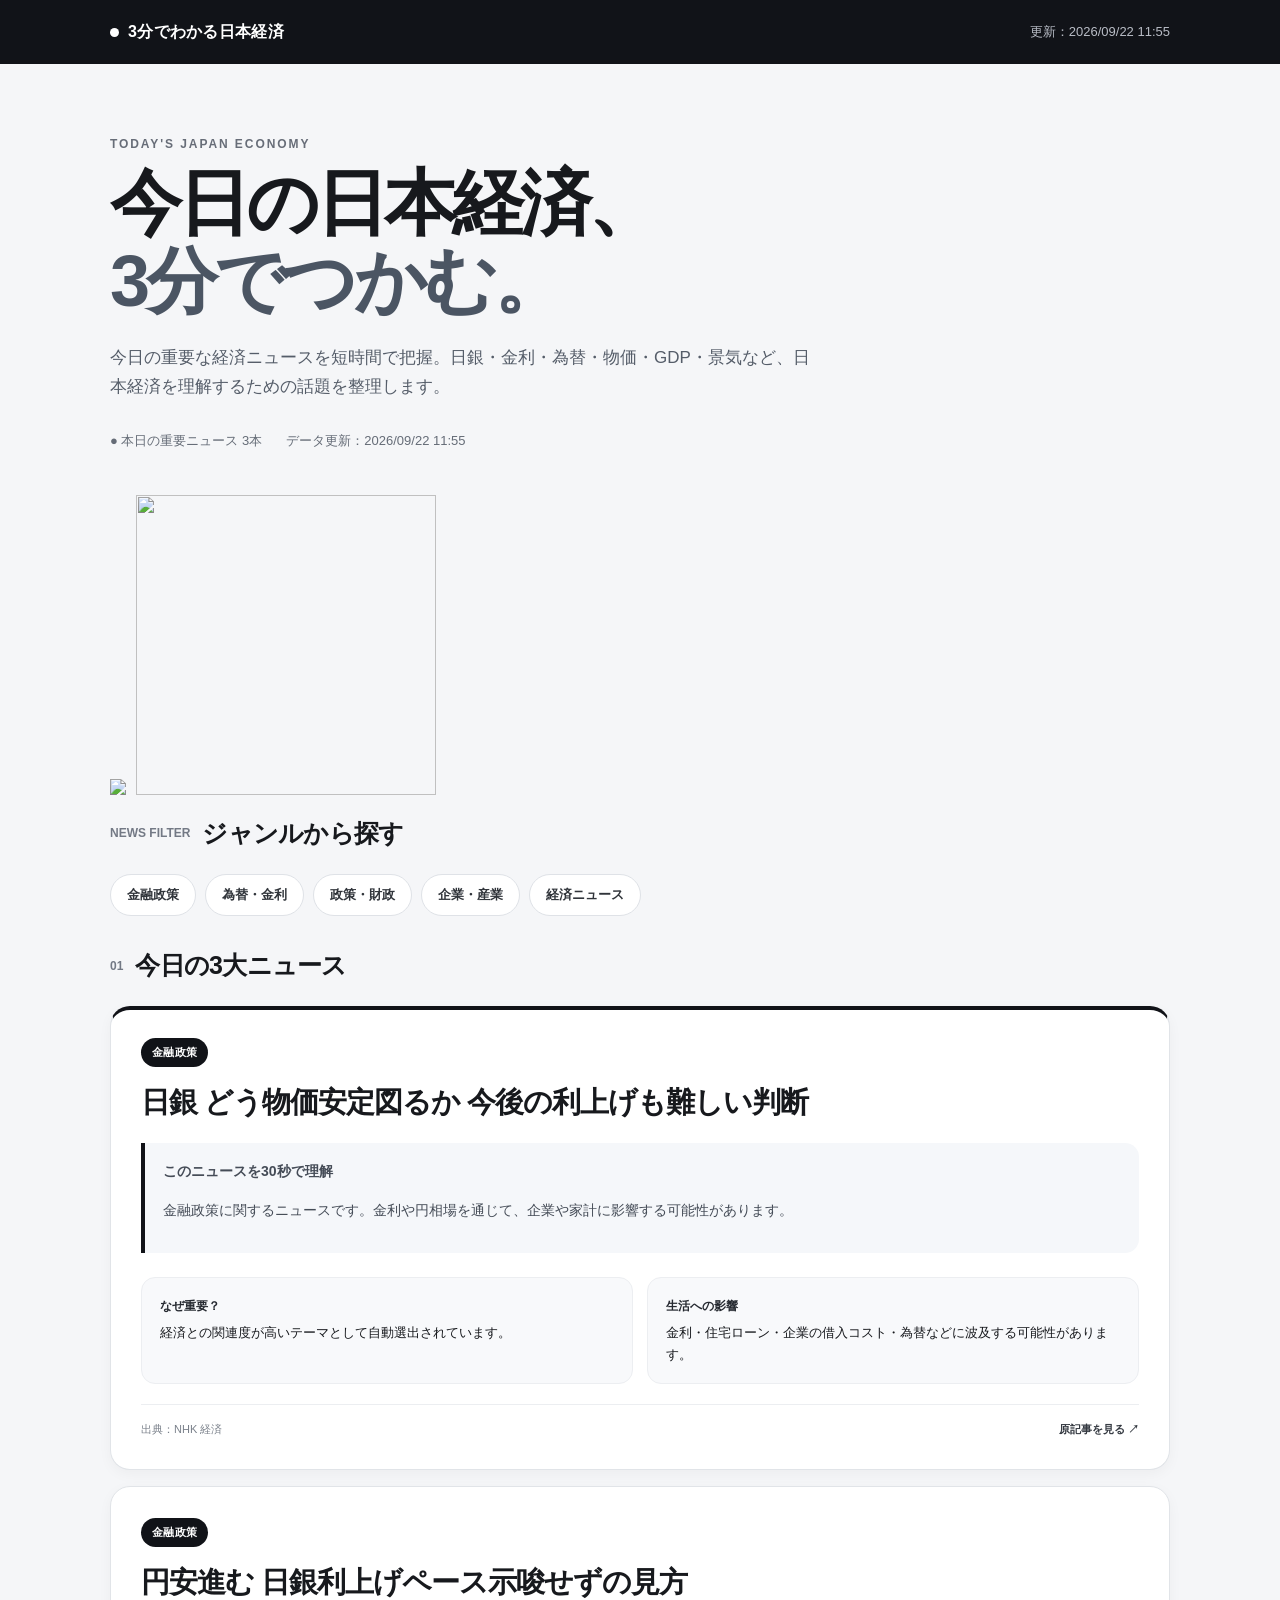
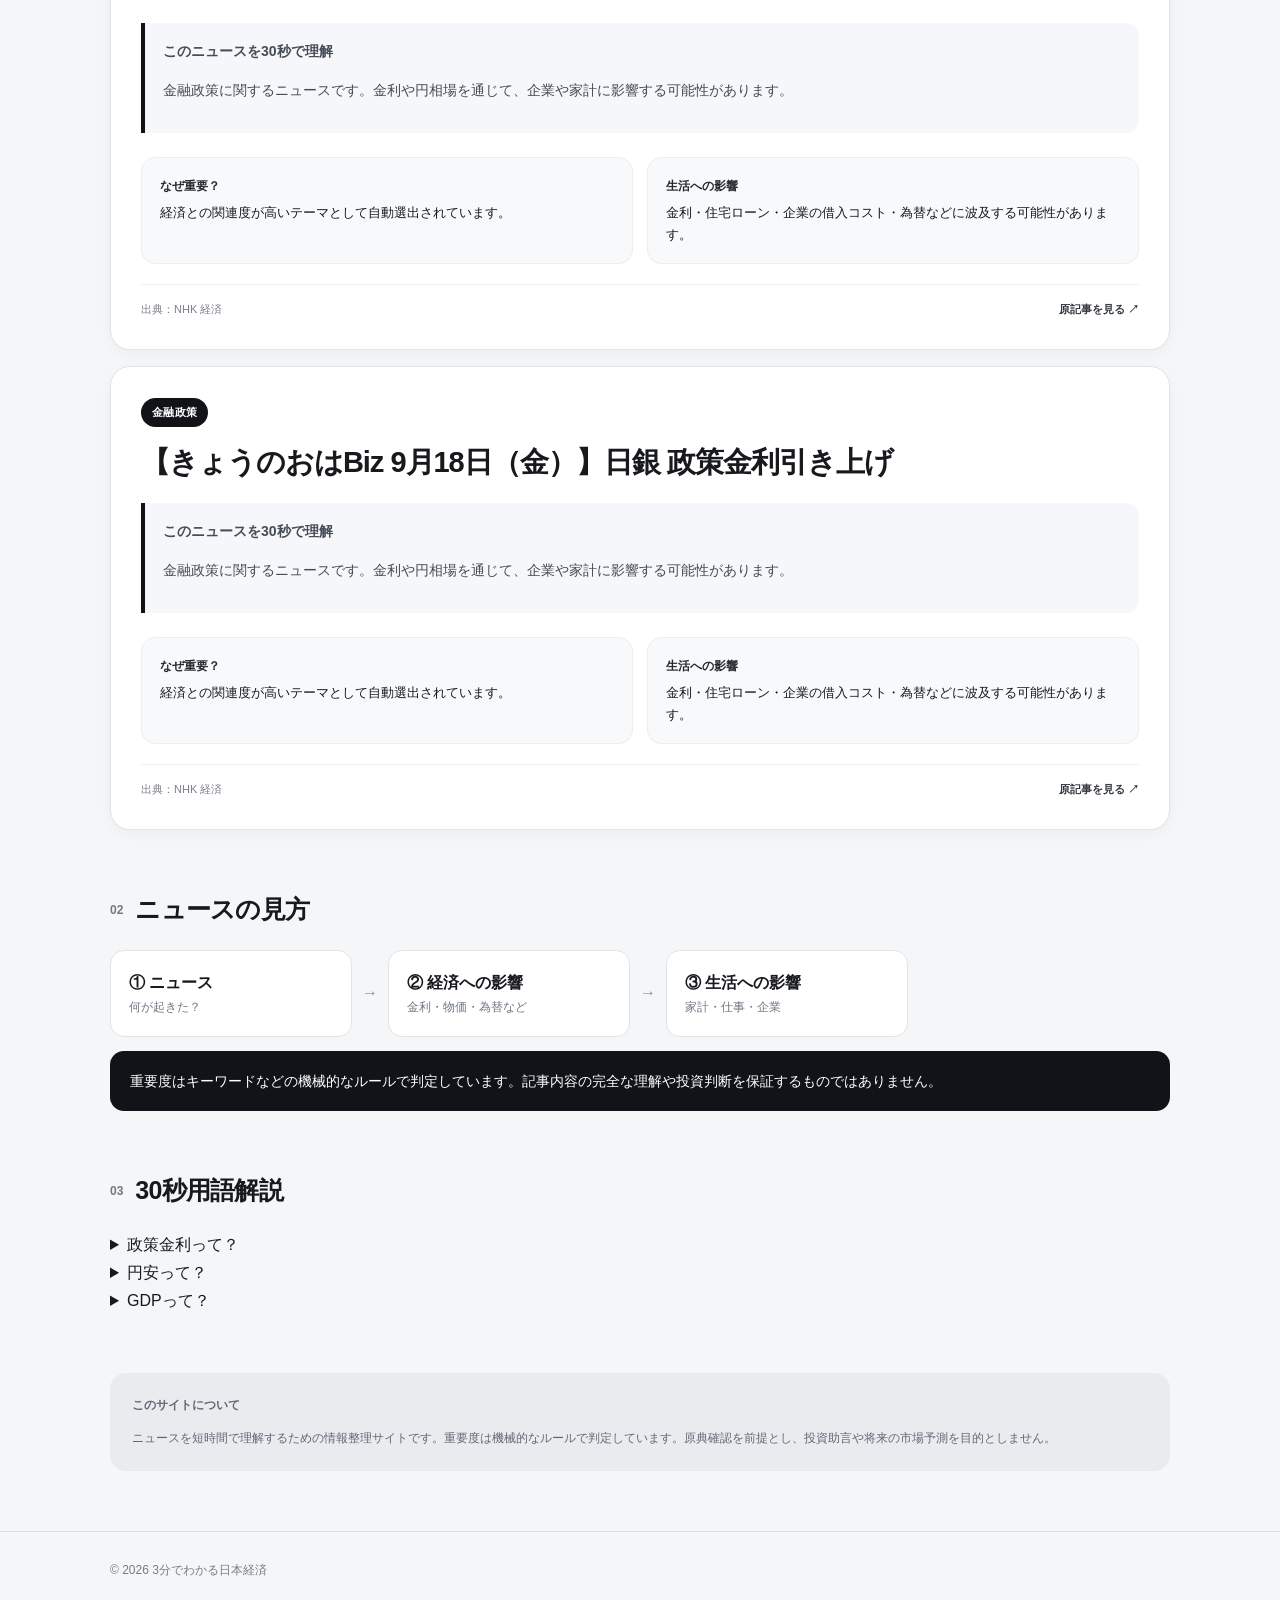
==== commit 2ac2bf18: "Update index.html" ====
--- a/index.html
+++ b/index.html
@@ -133,7 +133,39 @@
  if(/税|減税|増税|予算|政府|財務省/.test(t))return"家計や企業の負担、政府支出などに関係する可能性があります。";
  return"日本経済や企業活動に関係するニュースです。";
 }
-
+function comment(a){
+ const t=a.title || "";
+
+ if(/日銀|政策金利|利上げ|利下げ|金融政策/.test(t)){
+   return "金融政策に関するニュースです。金利や円相場を通じて、企業や家計に影響する可能性があります。";
+ }
+
+ if(/円安|円高|為替|ドル円/.test(t)){
+   return "為替に関するニュースです。輸入価格や海外旅行、企業の海外売上などに影響する可能性があります。";
+ }
+
+ if(/物価|インフレ|消費者物価|CPI|電気料金|ガソリン/.test(t)){
+   return "物価に関するニュースです。食品や光熱費など、日々の生活費や企業のコストに関係します。";
+ }
+
+ if(/賃金|実質賃金|給与|給料|雇用|失業率|求人/.test(t)){
+   return "雇用や賃金に関するニュースです。家計の所得や消費、企業の人件費などに関係します。";
+ }
+
+ if(/GDP|景気|景況|消費|設備投資/.test(t)){
+   return "日本の景気に関するニュースです。企業活動や個人消費など、日本経済全体の動きを見る材料になります。";
+ }
+
+ if(/税|減税|増税|予算|政府|財務省|補助金/.test(t)){
+   return "政府の政策に関するニュースです。税負担や政府支出を通じて、家計や企業に影響する可能性があります。";
+ }
+
+ if(/企業|決算|業績|売上|利益|倒産|買収|M&A/.test(t)){
+   return "企業活動に関するニュースです。企業の業績や投資、雇用などを通じて経済に影響する可能性があります。";
+ }
+
+ return "日本経済に関係するニュースです。企業や家計、景気などへの影響を確認する材料になります。";
+}
 let allArticles = [];
 let currentCategory = "null";
 
@@ -154,7 +186,10 @@
  <article class="news-card ${i===0?"featured":""}">
  <div class="tag">${esc(x.category||"経済ニュース")}</div>
  <h3>${esc(x.title)}</h3>
- <p class="summary">今日の日本経済に関係する重要ニュースとして自動選出された話題です。原記事で詳細をご確認ください。</p>
+<div class="summary">
+  <strong>このニュースを30秒で理解</strong>
+  <p>${esc(comment(x))}</p>
+</div>
  <div class="why"><div><b>なぜ重要？</b><br>経済との関連度が高いテーマとして自動選出されています。</div>
  <div><b>生活への影響</b><br>${esc(impact(x))}</div></div>
  <div class="source">出典：${esc(x.source)}　<a href="${esc(x.link)}" target="_blank" rel="noopener noreferrer">原記事を見る ↗</a></div>
--- a/style.css
+++ b/style.css
@@ -1,12 +1,521 @@
-*{box-sizing:border-box}body{margin:0;font-family:-apple-system,BlinkMacSystemFont,"Noto Sans JP","Yu Gothic",sans-serif;background:#f5f6f8;color:#17191d;line-height:1.75}.wrap{width:min(1060px,calc(100% - 32px));margin:auto}.topbar{background:#111318;color:#fff}.nav{height:64px;display:flex;align-items:center;justify-content:space-between}.brand{font-weight:800;letter-spacing:.02em}.dot{display:inline-block;width:9px;height:9px;background:#fff;border-radius:50%;margin-right:9px}.date{font-size:13px;color:#b9bdc6}.hero{padding:70px 0 42px}.eyebrow{font-size:12px;letter-spacing:.16em;font-weight:800;color:#676d78;margin:0 0 10px}.hero h1{font-size:clamp(38px,7vw,72px);line-height:1.08;letter-spacing:-.055em;margin:0 0 22px}.hero h1 span{color:#4b5563}.lead{max-width:700px;font-size:17px;color:#555d69}.hero-meta{display:flex;gap:24px;margin-top:28px;font-size:13px;color:#656c77}.quick{display:grid;grid-template-columns:repeat(3,1fr);gap:12px;margin-bottom:60px}.quick-card{background:#fff;border:1px solid #e4e7eb;border-radius:16px;padding:20px}.quick-card span{display:block;font-size:12px;color:#707784}.quick-card strong{display:block;font-size:21px;margin:4px 0}.quick-card small{color:#737985}.section{margin:0 0 58px}.section-title{display:flex;align-items:center;gap:12px;margin-bottom:18px}.section-title span{font-size:12px;font-weight:800;color:#737985}.section-title h2{font-size:25px;margin:0;letter-spacing:-.03em}.news-card{background:#fff;border:1px solid #e1e4e8;border-radius:18px;padding:28px;margin:12px 0}.news-card.featured{border-top:4px solid #111318}.tag{display:inline-block;background:#eef0f3;padding:4px 9px;border-radius:999px;font-size:11px;font-weight:800}.news-card h3{font-size:24px;line-height:1.35;margin:12px 0}.summary{color:#4f5662}.why{display:grid;grid-template-columns:1fr 1fr;gap:12px;margin:22px 0}.why>div{background:#f5f6f8;padding:16px;border-radius:12px;font-size:14px}.impact-row{display:flex;flex-wrap:wrap;gap:10px;align-items:center;background:#f7f8fa;padding:14px;border-radius:12px;font-size:13px}.impact-row span{font-weight:800}.source{font-size:11px;color:#7a808a;margin:18px 0 0}.source span{color:#9a9fa7}.flow{display:grid;grid-template-columns:1fr auto 1fr auto 1fr auto 1fr;gap:10px;align-items:center}.flow div:not(.arrow){background:#fff;border:1px solid #e1e4e8;border-radius:14px;padding:18px}.flow b,.flow span{display:block}.flow span{font-size:12px;color:#707784}.arrow{color:#8a9099}.note{background:#111318;color:#fff;border-radius:14px;padding:18px 20px;font-size:14px}.watch-grid{display:grid;grid-template-columns:repeat(3,1fr);gap:12px}.watch-grid div{background:#fff;border:1px solid #e1e4e8;border-radius:14px;padding:20px}.watch-grid strong,.watch-grid span{display:block}.watch-grid strong{font-size:20px}.watch-grid span{font-size:13px;color:#626975}.glossary details{background:#fff;border:1px solid #e1e4e8;border-radius:12px;margin:8px 0;padding:15px 18px}.glossary summary{cursor:pointer;font-weight:700}.glossary p{color:#59616d;font-size:14px;margin-bottom:0}.disclaimer{background:#e9ebef;border-radius:16px;padding:22px;margin-bottom:60px;font-size:12px;color:#626975}.disclaimer p{margin-bottom:0}footer{border-top:1px solid #dddfe3;padding:28px 0;color:#777d87;font-size:12px}@media(max-width:760px){.quick,.why,.watch-grid{grid-template-columns:1fr}.flow{grid-template-columns:1fr}.arrow{text-align:center;transform:rotate(90deg)}.hero{padding-top:45px}.date{display:none}.news-card{padding:21px}.hero-meta{flex-direction:column;gap:4px}}
-/* ジャンルフィルター */
-.genre-filter{margin-top:8px;margin-bottom:28px}
-.genre-buttons{display:flex;flex-wrap:wrap;gap:9px}
-.genre-btn{appearance:none;border:1px solid #dfe2e7;background:#fff;color:#30343a;border-radius:999px;padding:9px 16px;font:inherit;font-size:13px;font-weight:700;cursor:pointer;transition:.18s ease}
-.genre-btn:hover{border-color:#aeb4bd;transform:translateY(-1px)}
-.genre-btn.active{background:#111318;color:#fff;border-color:#111318}
-.empty-news{background:#fff;border:1px solid #e1e4e8;border-radius:14px;padding:24px;color:#686f7a}
+*{
+  box-sizing:border-box
+}
+
+body{
+  margin:0;
+  font-family:-apple-system,BlinkMacSystemFont,"Noto Sans JP","Yu Gothic",sans-serif;
+  background:#f5f6f8;
+  color:#17191d;
+  line-height:1.75
+}
+
+.wrap{
+  width:min(1060px,calc(100% - 32px));
+  margin:auto
+}
+
+.topbar{
+  background:#111318;
+  color:#fff
+}
+
+.nav{
+  height:64px;
+  display:flex;
+  align-items:center;
+  justify-content:space-between
+}
+
+.brand{
+  font-weight:800;
+  letter-spacing:.02em
+}
+
+.dot{
+  display:inline-block;
+  width:9px;
+  height:9px;
+  background:#fff;
+  border-radius:50%;
+  margin-right:9px
+}
+
+.date{
+  font-size:13px;
+  color:#b9bdc6
+}
+
+.hero{
+  padding:70px 0 42px
+}
+
+.eyebrow{
+  font-size:12px;
+  letter-spacing:.16em;
+  font-weight:800;
+  color:#676d78;
+  margin:0 0 10px
+}
+
+.hero h1{
+  font-size:clamp(38px,7vw,72px);
+  line-height:1.08;
+  letter-spacing:-.055em;
+  margin:0 0 22px
+}
+
+.hero h1 span{
+  color:#4b5563
+}
+
+.lead{
+  max-width:700px;
+  font-size:17px;
+  color:#555d69
+}
+
+.hero-meta{
+  display:flex;
+  gap:24px;
+  margin-top:28px;
+  font-size:13px;
+  color:#656c77
+}
+
+.quick{
+  display:grid;
+  grid-template-columns:repeat(3,1fr);
+  gap:12px;
+  margin-bottom:60px
+}
+
+.quick-card{
+  background:#fff;
+  border:1px solid #e4e7eb;
+  border-radius:16px;
+  padding:20px
+}
+
+.quick-card span{
+  display:block;
+  font-size:12px;
+  color:#707784
+}
+
+.quick-card strong{
+  display:block;
+  font-size:21px;
+  margin:4px 0
+}
+
+.quick-card small{
+  color:#737985
+}
+
+.section{
+  margin:0 0 58px
+}
+
+.section-title{
+  display:flex;
+  align-items:center;
+  gap:12px;
+  margin-bottom:18px
+}
+
+.section-title span{
+  font-size:12px;
+  font-weight:800;
+  color:#737985
+}
+
+.section-title h2{
+  font-size:25px;
+  margin:0;
+  letter-spacing:-.03em
+}
+
+
+/* =========================
+   ニュースカード
+   ========================= */
+
+.news-card{
+  position:relative;
+  background:#fff;
+  border:1px solid #e1e4e8;
+  border-radius:20px;
+  padding:30px;
+  margin:16px 0;
+  box-shadow:0 4px 14px rgba(17,19,24,.04);
+  transition:
+    transform .2s ease,
+    box-shadow .2s ease,
+    border-color .2s ease
+}
+
+.news-card:hover{
+  transform:translateY(-3px);
+  box-shadow:0 10px 28px rgba(17,19,24,.08);
+  border-color:#d3d7dd
+}
+
+.news-card.featured{
+  border-top:4px solid #111318;
+  padding-top:27px
+}
+
+.tag{
+  display:inline-flex;
+  align-items:center;
+  background:#111318;
+  color:#fff;
+  padding:5px 11px;
+  border-radius:999px;
+  font-size:11px;
+  font-weight:800;
+  letter-spacing:.03em
+}
+
+.news-card h3{
+  font-size:clamp(22px,3vw,29px);
+  line-height:1.4;
+  letter-spacing:-.035em;
+  margin:15px 0 13px;
+  color:#17191d
+}
+
+
+/* =========================
+   AI風コメント
+   ========================= */
+
+.summary{
+  background:#f5f7fa;
+  border-left:4px solid #111318;
+  border-radius:0 14px 14px 0;
+  padding:16px 18px;
+  margin:20px 0 24px;
+  color:#454c57;
+  font-size:14px;
+  line-height:1.8
+}
+
+
+/* =========================
+   なぜ重要？・生活への影響
+   ========================= */
+
+.why{
+  display:grid;
+  grid-template-columns:1fr 1fr;
+  gap:14px;
+  margin:24px 0 20px
+}
+
+.why>div{
+  background:#f8f9fb;
+  border:1px solid #eceef1;
+  padding:17px 18px;
+  border-radius:14px;
+  font-size:13px;
+  line-height:1.7
+}
+
+.why b{
+  display:inline-block;
+  font-size:12px;
+  margin-bottom:5px;
+  color:#252930
+}
+
+
+/* =========================
+   影響まとめ
+   ========================= */
+
+.impact-row{
+  display:flex;
+  flex-wrap:wrap;
+  gap:10px;
+  align-items:center;
+  background:#f7f8fa;
+  padding:14px;
+  border-radius:12px;
+  font-size:13px
+}
+
+.impact-row span{
+  font-weight:800
+}
+
+
+/* =========================
+   出典
+   ========================= */
+
+.source{
+  display:flex;
+  align-items:center;
+  justify-content:space-between;
+  gap:12px;
+  border-top:1px solid #eceef1;
+  padding-top:15px;
+  font-size:11px;
+  color:#7a808a;
+  margin:20px 0 0
+}
+
+.source span{
+  color:#9a9fa7
+}
+
+.source a{
+  color:#343941;
+  font-weight:700;
+  text-decoration:none;
+  white-space:nowrap
+}
+
+.source a:hover{
+  text-decoration:underline
+}
+
+
+/* =========================
+   ニュースの見方
+   ========================= */
+
+.flow{
+  display:grid;
+  grid-template-columns:1fr auto 1fr auto 1fr auto 1fr;
+  gap:10px;
+  align-items:center
+}
+
+.flow div:not(.arrow){
+  background:#fff;
+  border:1px solid #e1e4e8;
+  border-radius:14px;
+  padding:18px
+}
+
+.flow b,
+.flow span{
+  display:block
+}
+
+.flow span{
+  font-size:12px;
+  color:#707784
+}
+
+.arrow{
+  color:#8a9099
+}
+
+.note{
+  background:#111318;
+  color:#fff;
+  border-radius:14px;
+  padding:18px 20px;
+  font-size:14px
+}
+
+
+/* =========================
+   注目ポイント
+   ========================= */
+
+.watch-grid{
+  display:grid;
+  grid-template-columns:repeat(3,1fr);
+  gap:12px
+}
+
+.watch-grid div{
+  background:#fff;
+  border:1px solid #e1e4e8;
+  border-radius:14px;
+  padding:20px
+}
+
+.watch-grid strong,
+.watch-grid span{
+  display:block
+}
+
+.watch-grid strong{
+  font-size:20px
+}
+
+.watch-grid span{
+  font-size:13px;
+  color:#626975
+}
+
+
+/* =========================
+   用語解説
+   ========================= */
+
+.glossary details{
+  background:#fff;
+  border:1px solid #e1e4e8;
+  border-radius:12px;
+  margin:8px 0;
+  padding:15px 18px
+}
+
+.glossary summary{
+  cursor:pointer;
+  font-weight:700
+}
+
+.glossary p{
+  color:#59616d;
+  font-size:14px;
+  margin-bottom:0
+}
+
+
+/* =========================
+   このサイトについて
+   ========================= */
+
+.disclaimer{
+  background:#e9ebef;
+  border-radius:16px;
+  padding:22px;
+  margin-bottom:60px;
+  font-size:12px;
+  color:#626975
+}
+
+.disclaimer p{
+  margin-bottom:0
+}
+
+
+/* =========================
+   フッター
+   ========================= */
+
+footer{
+  border-top:1px solid #dddfe3;
+  padding:28px 0;
+  color:#777d87;
+  font-size:12px
+}
+
+
+/* =========================
+   ジャンルフィルター
+   ========================= */
+
+.genre-filter{
+  margin-top:8px;
+  margin-bottom:28px
+}
+
+.genre-buttons{
+  display:flex;
+  flex-wrap:wrap;
+  gap:9px
+}
+
+.genre-btn{
+  appearance:none;
+  border:1px solid #dfe2e7;
+  background:#fff;
+  color:#30343a;
+  border-radius:999px;
+  padding:9px 16px;
+  font:inherit;
+  font-size:13px;
+  font-weight:700;
+  cursor:pointer;
+  transition:.18s ease
+}
+
+.genre-btn:hover{
+  border-color:#aeb4bd;
+  transform:translateY(-1px)
+}
+
+.genre-btn.active{
+  background:#111318;
+  color:#fff;
+  border-color:#111318
+}
+
+.empty-news{
+  background:#fff;
+  border:1px solid #e1e4e8;
+  border-radius:14px;
+  padding:24px;
+  color:#686f7a
+}
+
+
+/* =========================
+   スマホ対応
+   ========================= */
+
 @media(max-width:760px){
- .genre-buttons{flex-wrap:nowrap;overflow-x:auto;padding-bottom:5px;scrollbar-width:thin}
- .genre-btn{flex:0 0 auto;white-space:nowrap}
-}
+
+  .quick,
+  .why,
+  .watch-grid{
+    grid-template-columns:1fr
+  }
+
+  .flow{
+    grid-template-columns:1fr
+  }
+
+  .arrow{
+    text-align:center;
+    transform:rotate(90deg)
+  }
+
+  .hero{
+    padding-top:45px
+  }
+
+  .date{
+    display:none
+  }
+
+  .news-card{
+    padding:21px
+  }
+
+  .news-card.featured{
+    padding-top:18px
+  }
+
+  .hero-meta{
+    flex-direction:column;
+    gap:4px
+  }
+
+  .source{
+    flex-direction:column;
+    align-items:flex-start
+  }
+
+  .genre-buttons{
+    flex-wrap:nowrap;
+    overflow-x:auto;
+    padding-bottom:5px;
+    scrollbar-width:thin
+  }
+
+  .genre-btn{
+    flex:0 0 auto;
+    white-space:nowrap
+  }
+
+}
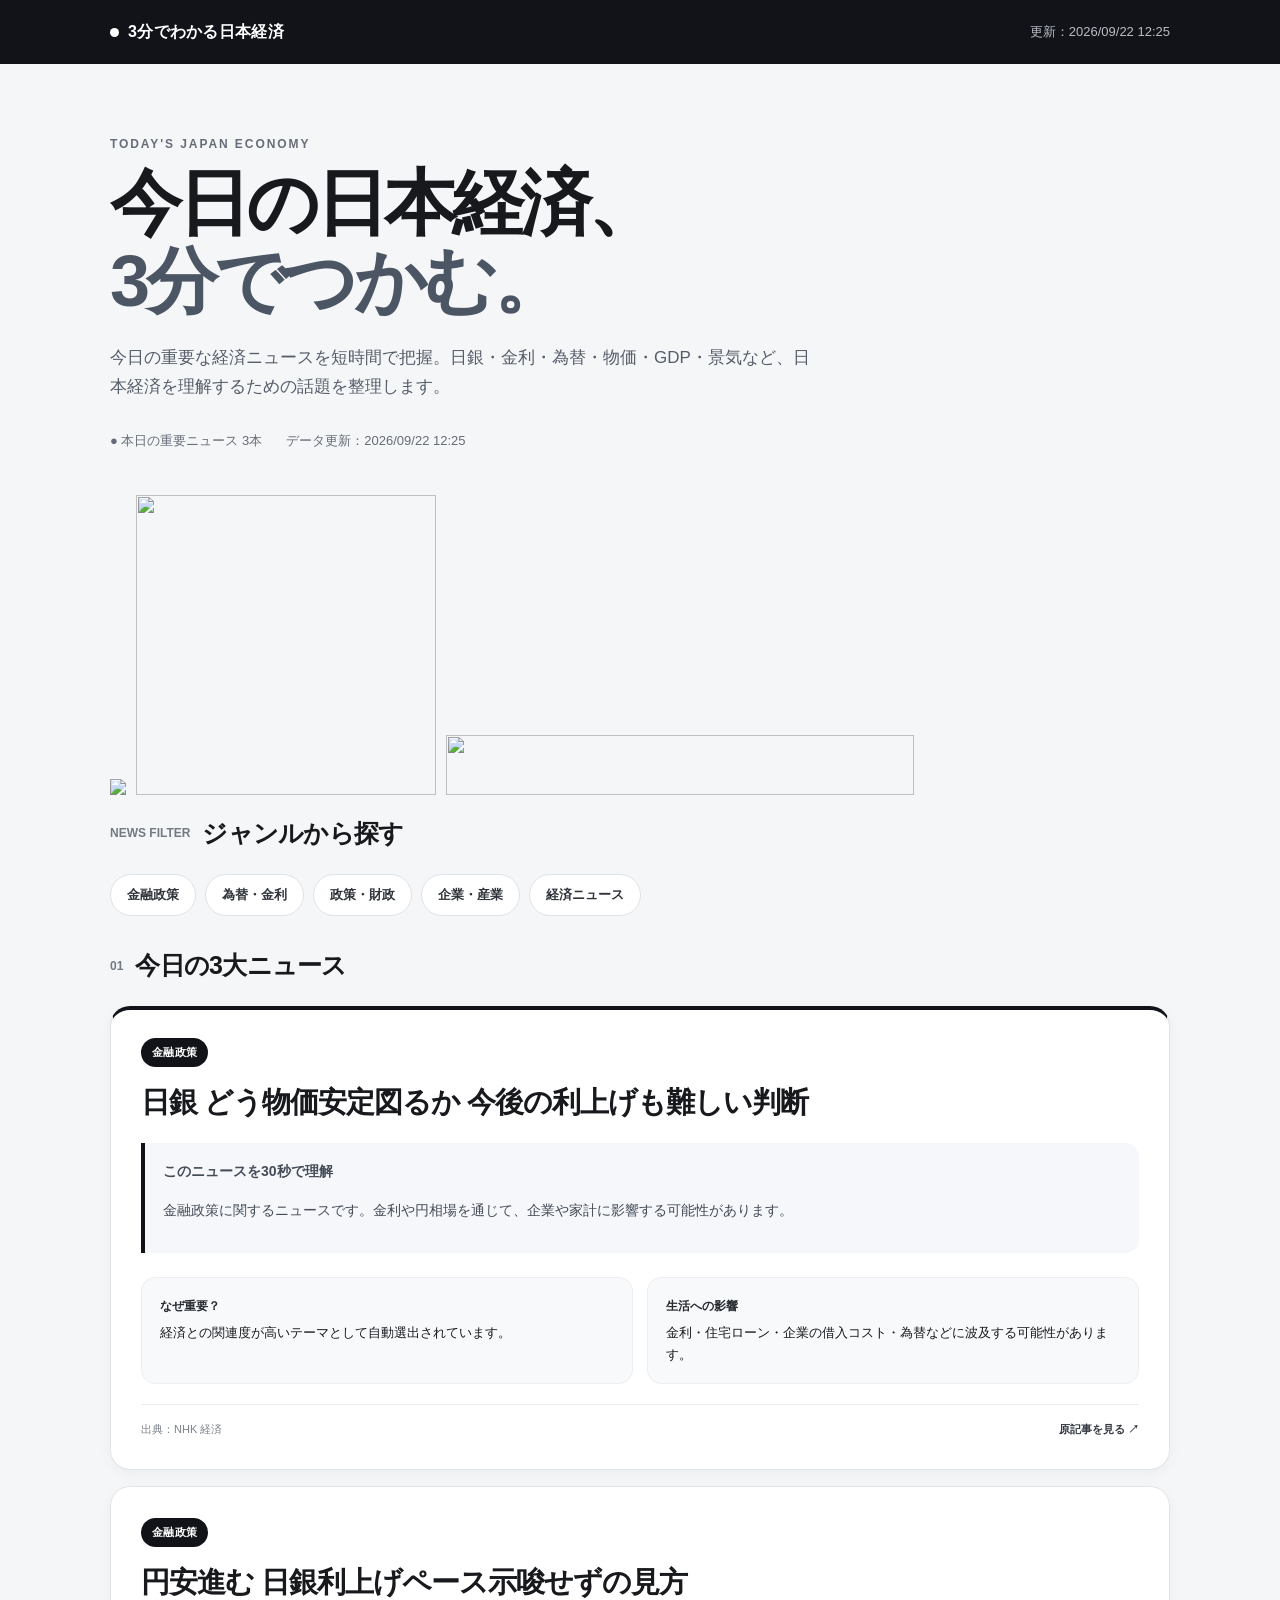
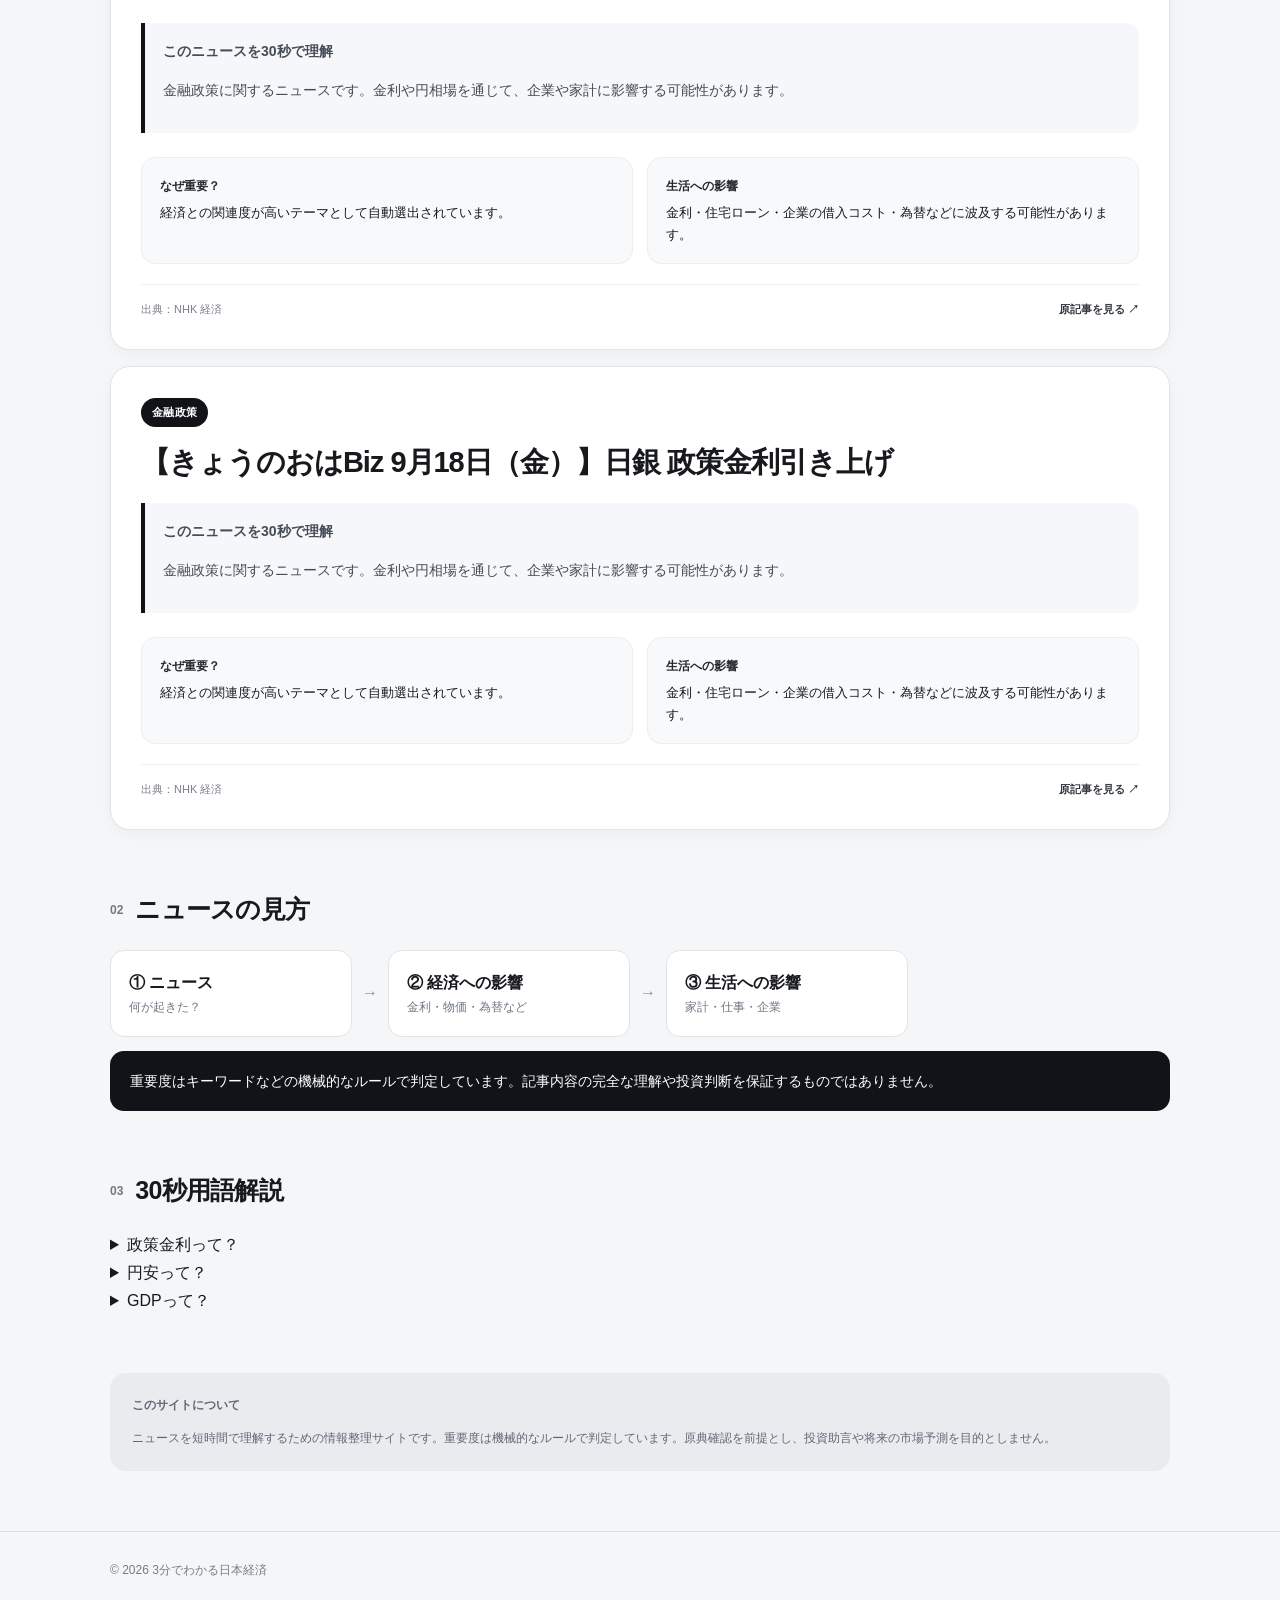
==== commit 4c136dcd: "Update index.html" ====
--- a/index.html
+++ b/index.html
@@ -77,6 +77,9 @@
   <a href="https://px.a8.net/svt/ejp?a8mat=4BCFNO+EC6U9E+1WP2+1HPXWX" rel="nofollow">
 <img border="0" width="300" height="300" alt="" src="https://www24.a8.net/svt/bgt?aid=260920644867&wid=001&eno=01&mid=s00000008903009023000&mc=1"></a>
 <img border="0" width="1" height="1" src="https://www10.a8.net/0.gif?a8mat=4BCFNO+EC6U9E+1WP2+1HPXWX" alt="">
+     <a href="https://px.a8.net/svt/ejp?a8mat=4BCFNO+EBLENM+50+2HQGAP" rel="nofollow">
+<img border="0" width="468" height="60" alt="" src="https://www22.a8.net/svt/bgt?aid=260920644866&wid=001&eno=01&mid=s00000000018015072000&mc=1"></a>
+<img border="0" width="1" height="1" src="https://www19.a8.net/0.gif?a8mat=4BCFNO+EBLENM+50+2HQGAP" alt="">
 </div>
 
 <section class="genre-filter section">
